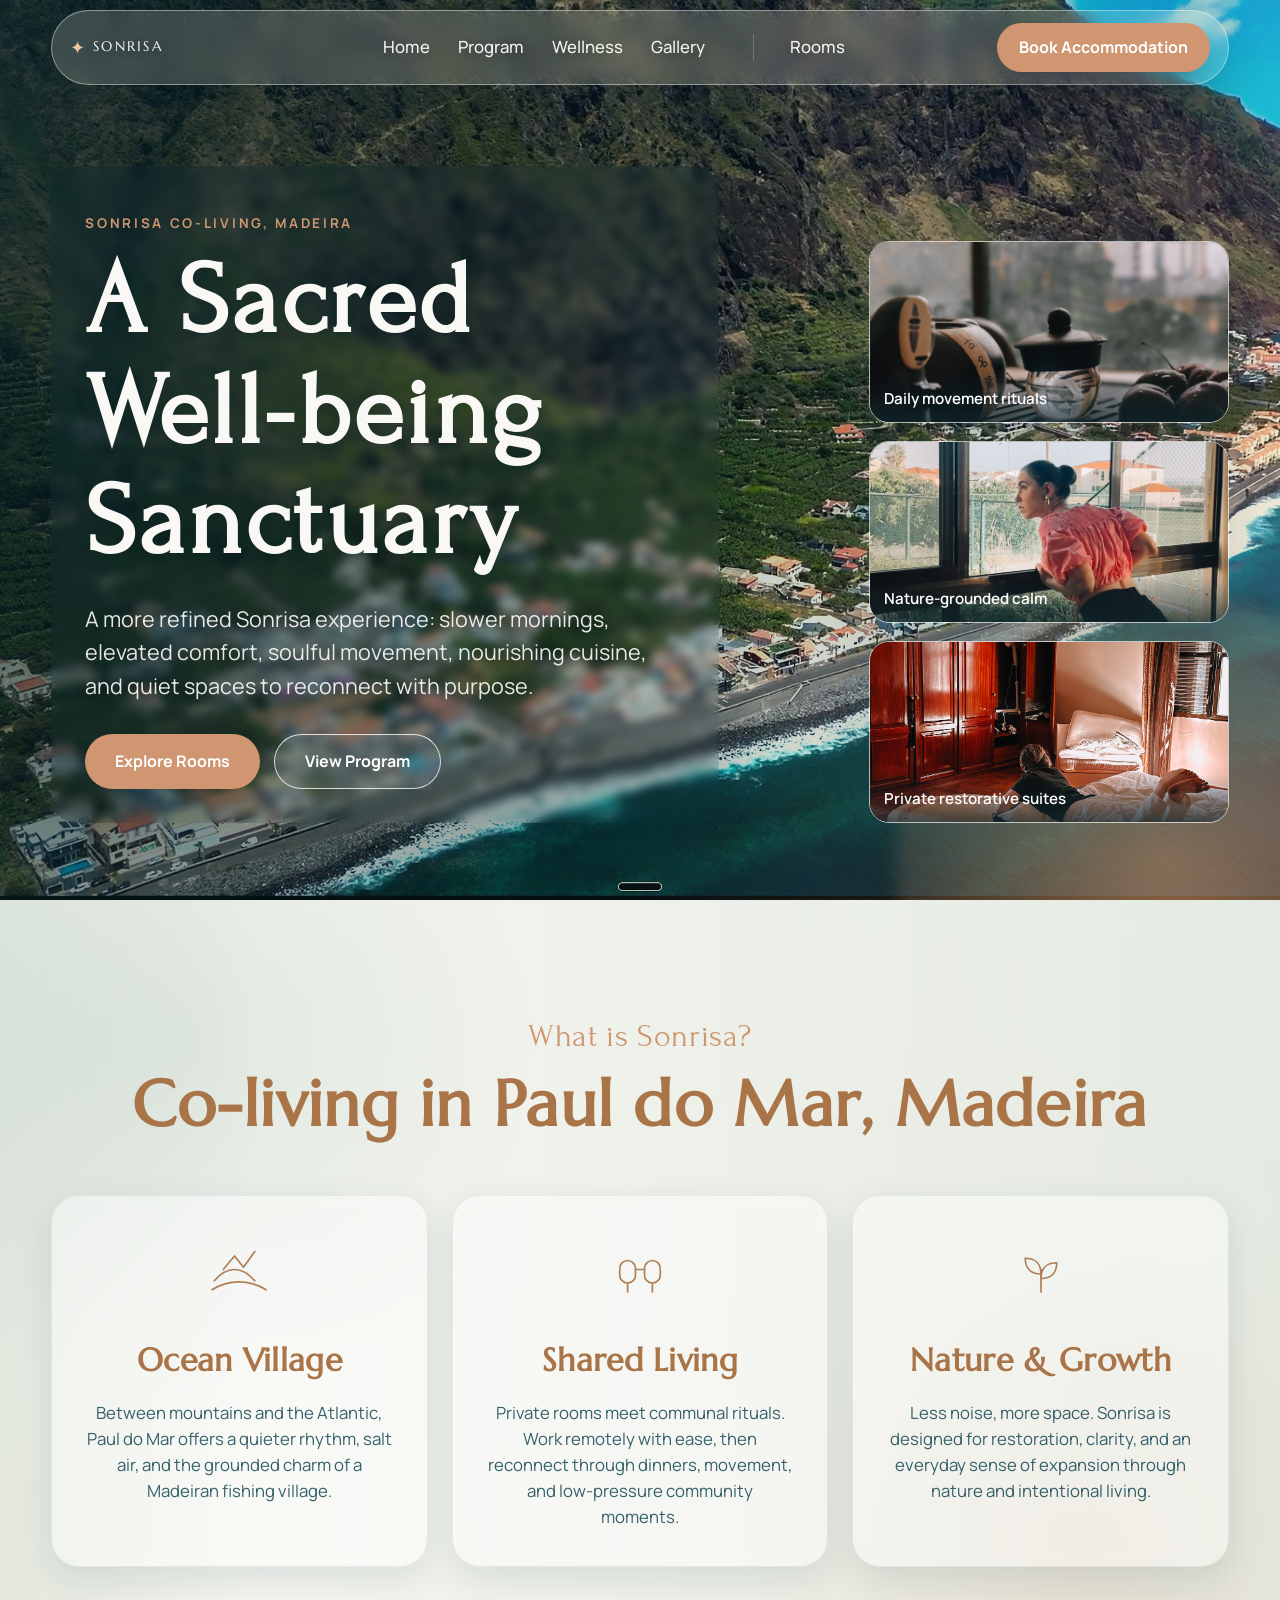
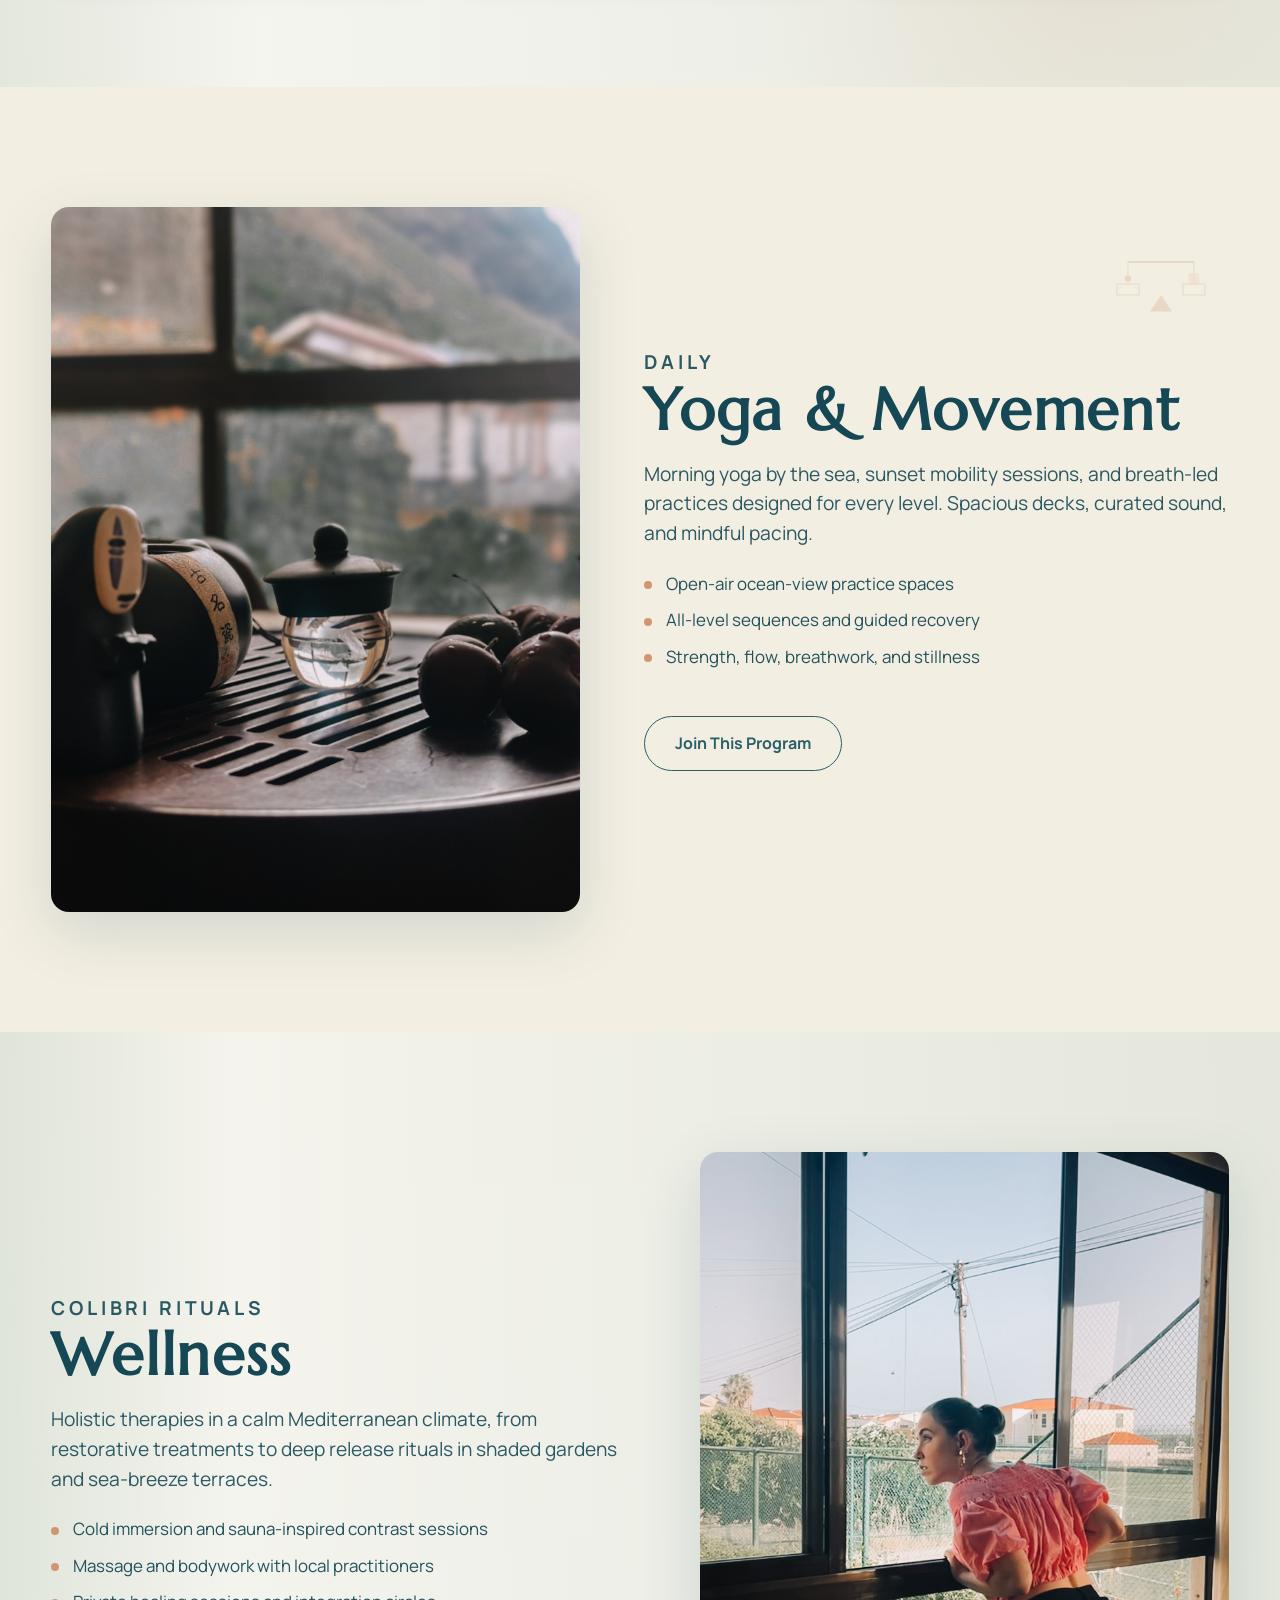
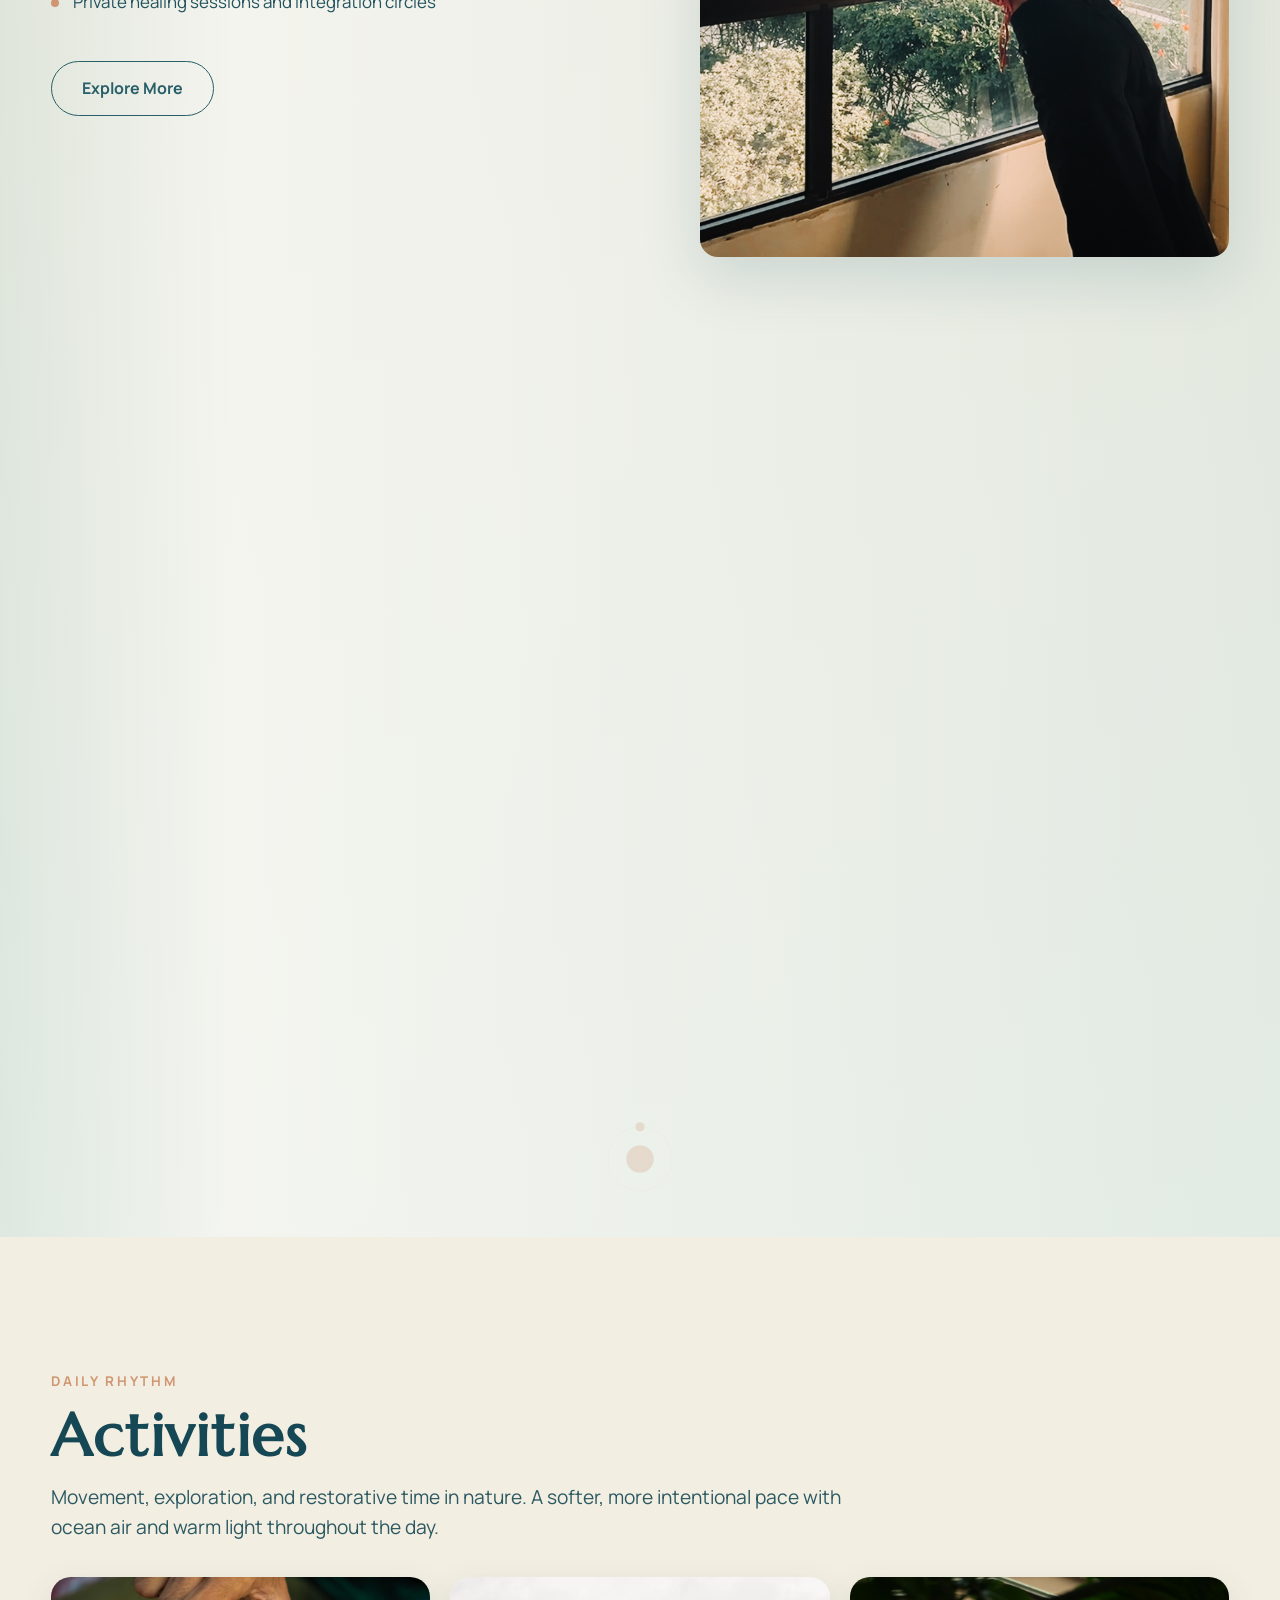
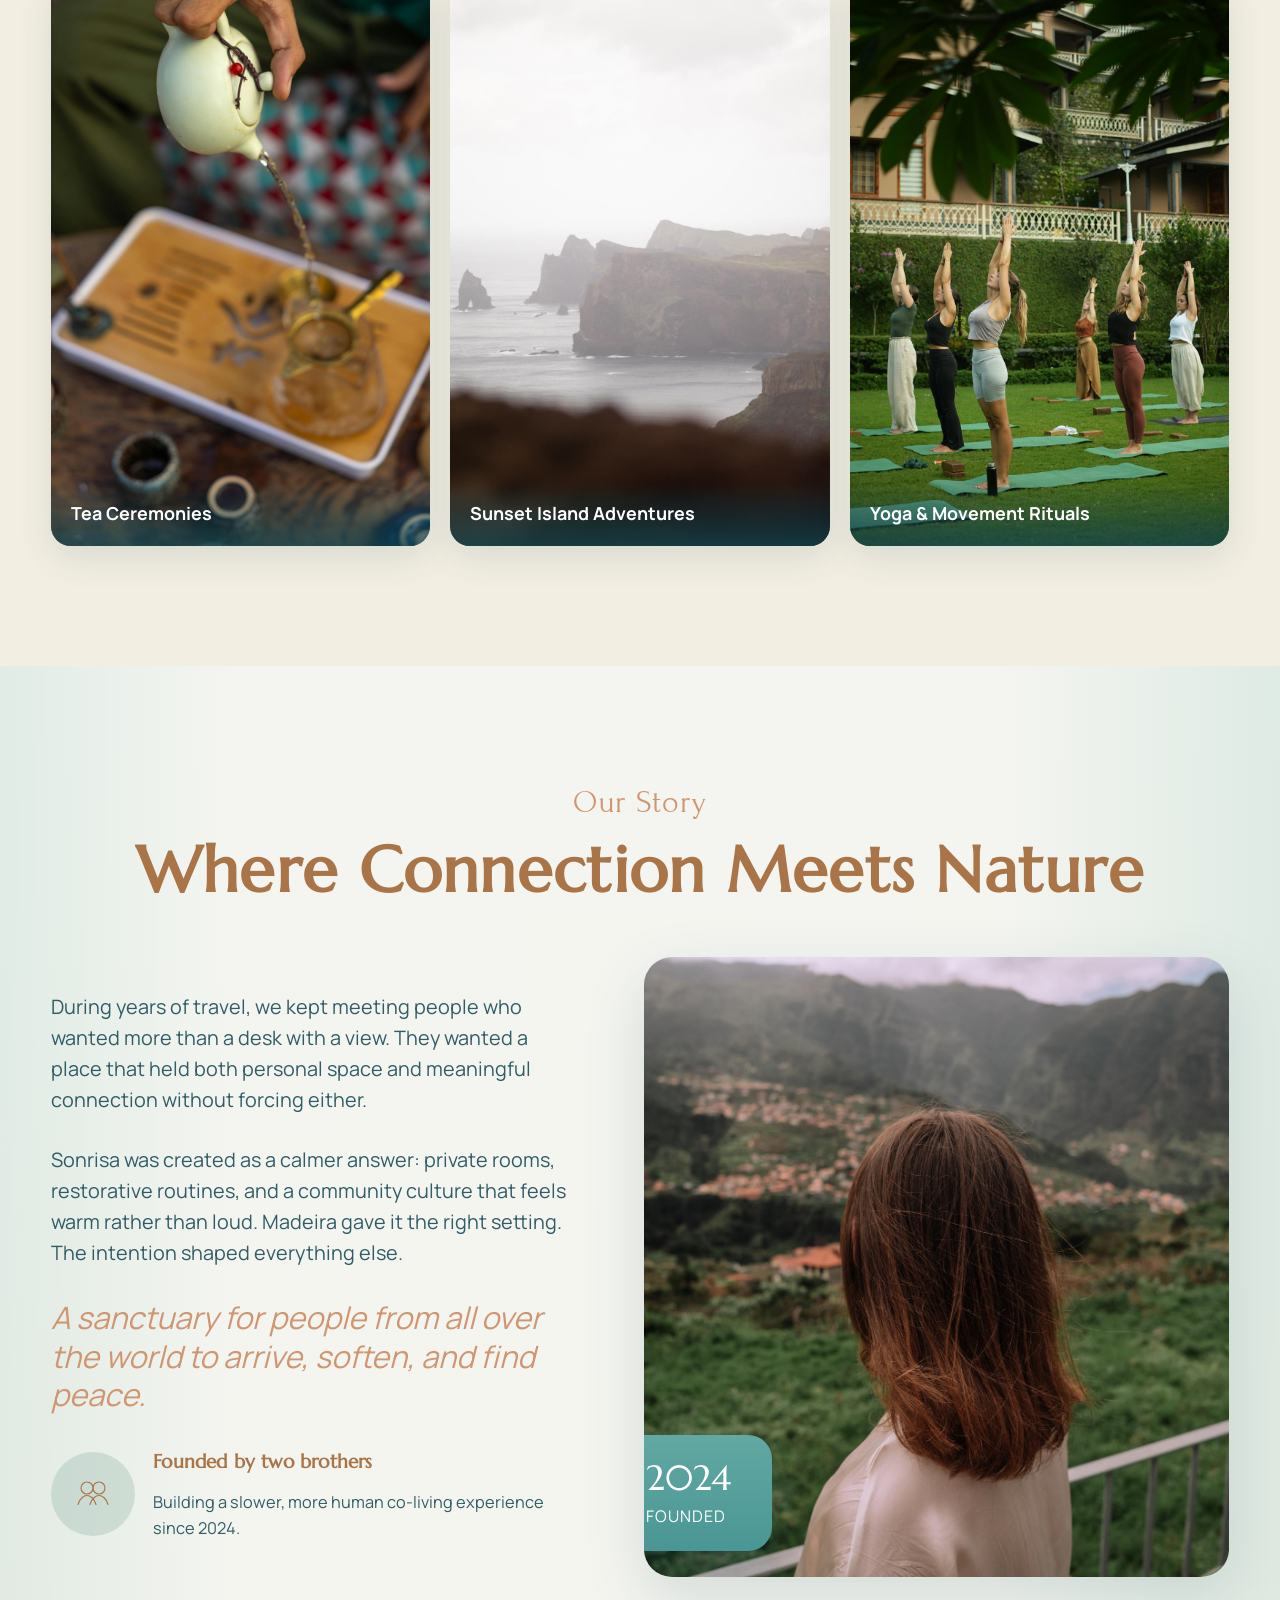
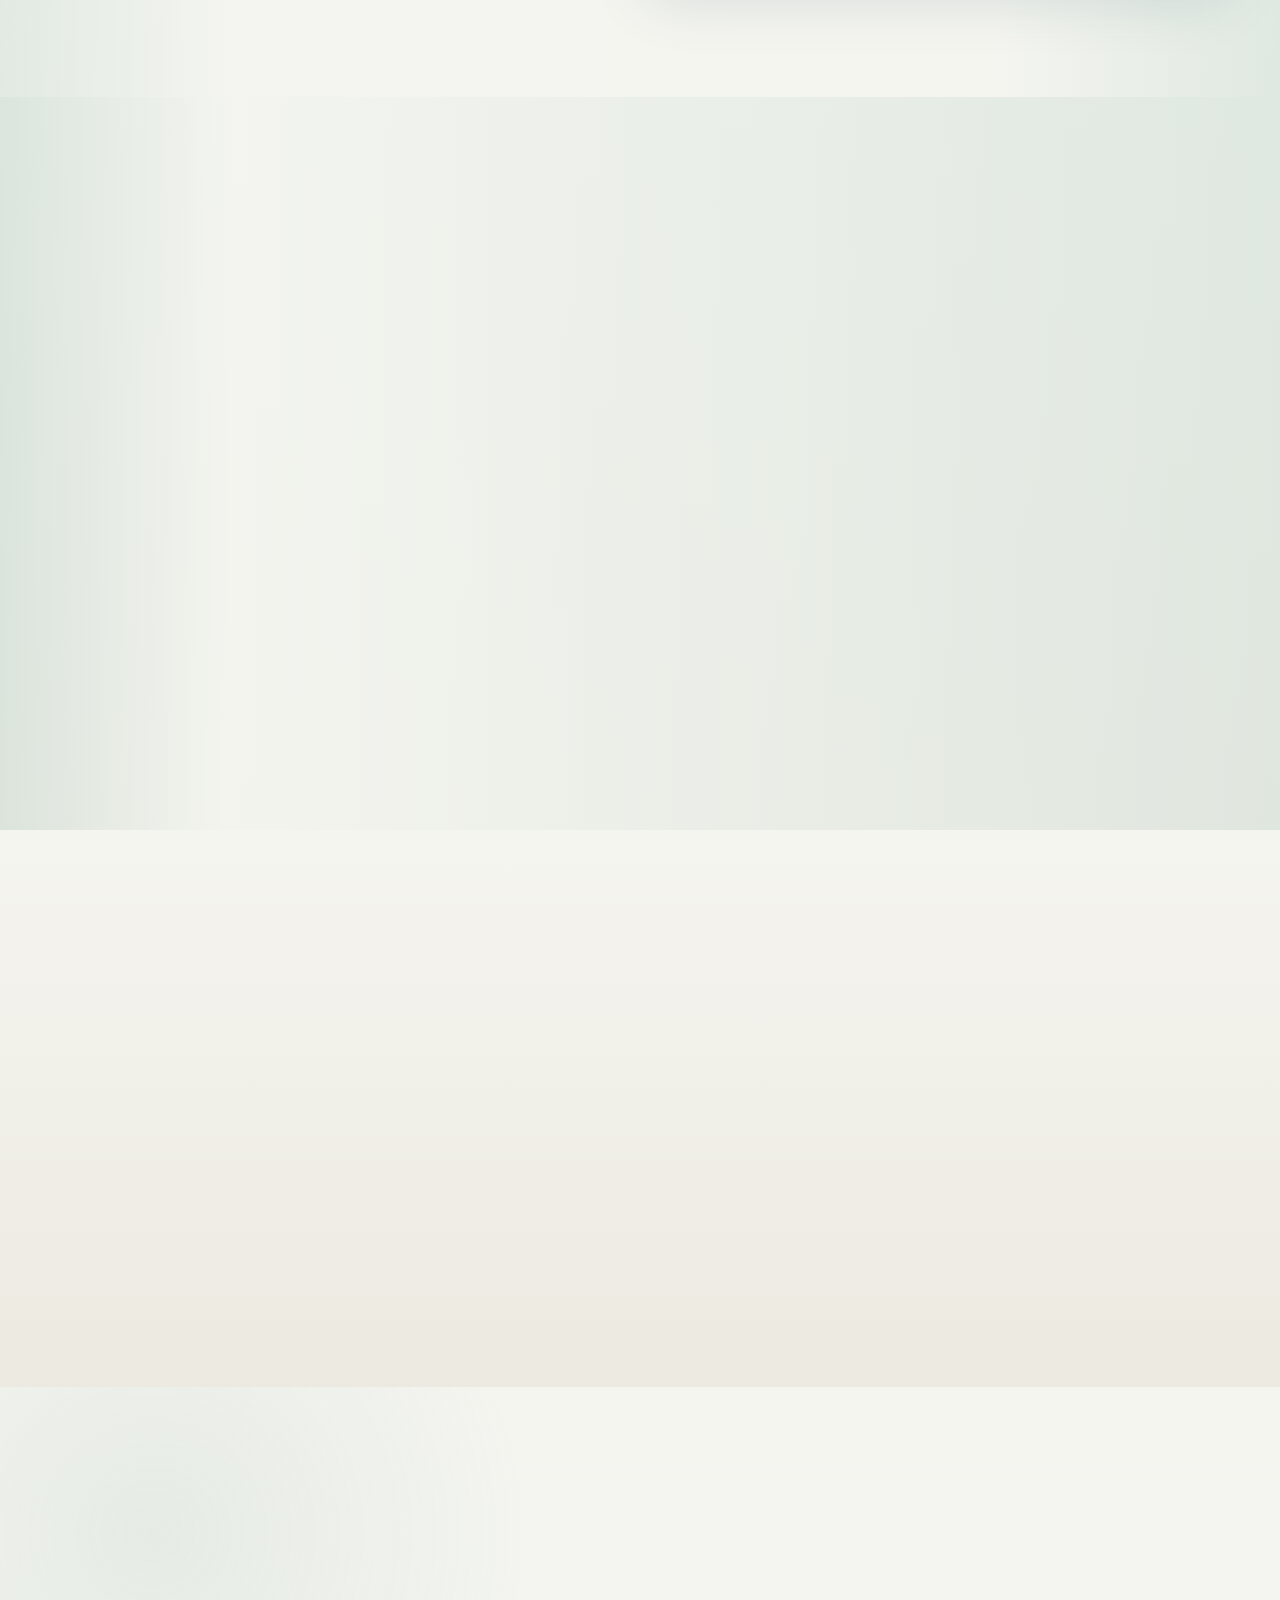
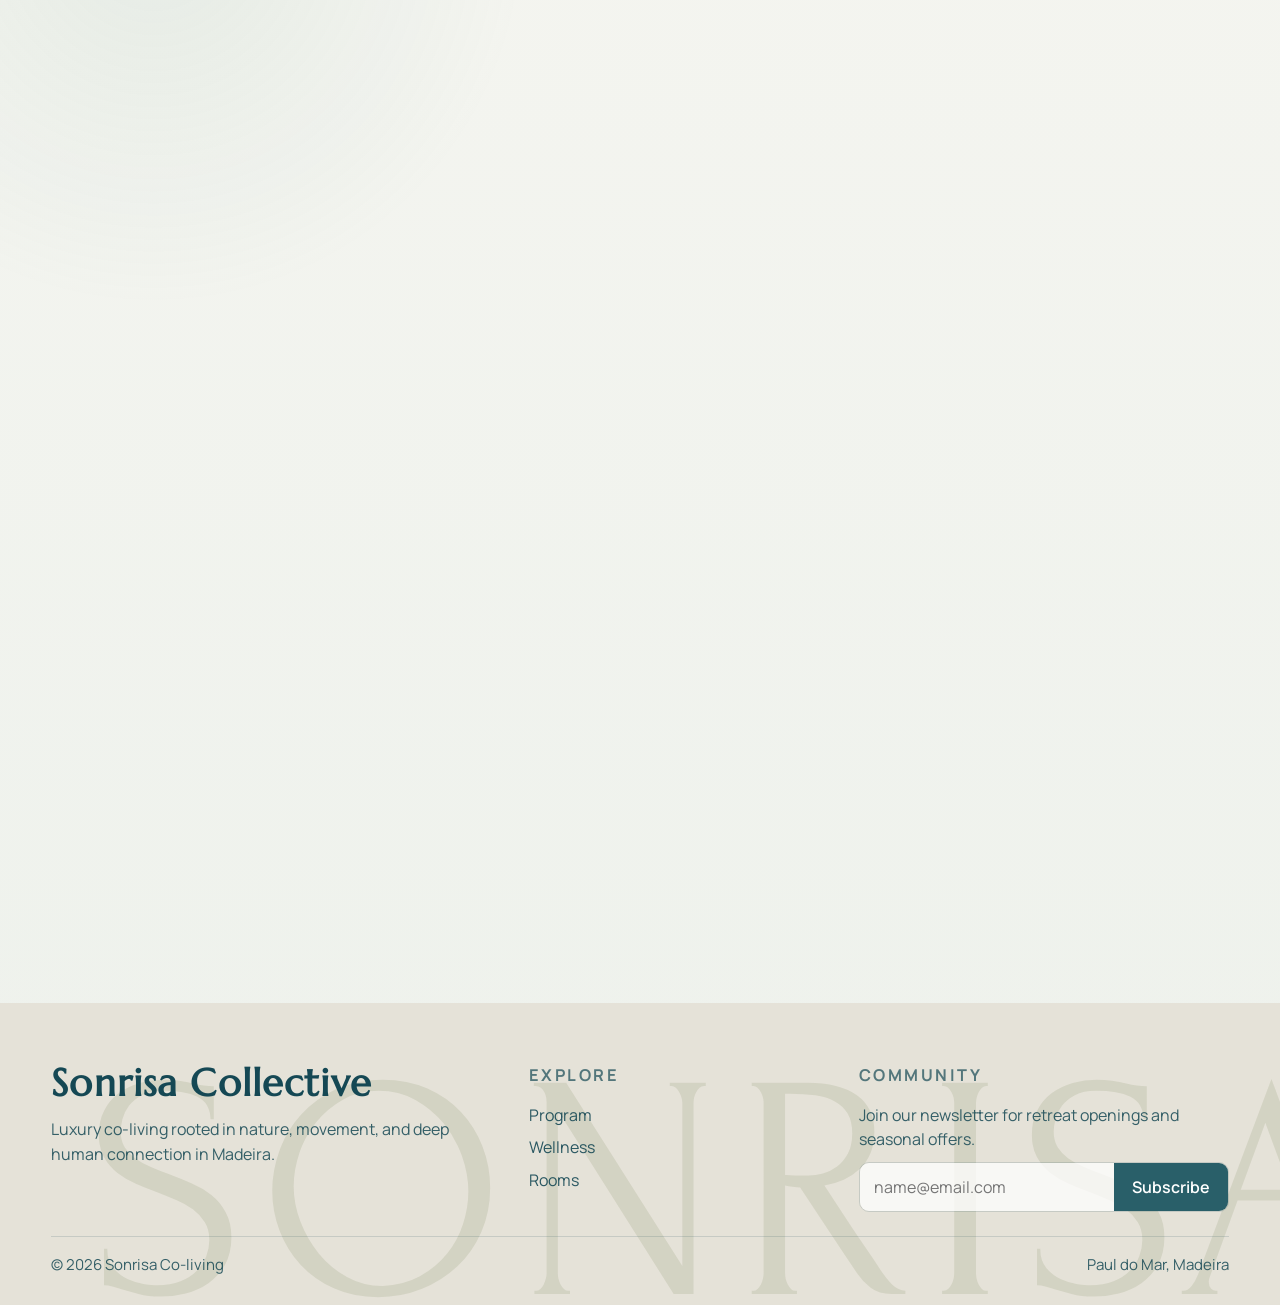
==== index-luxury.html @ 58ea816f "Add luxury landing and rooms pages" ====
<!DOCTYPE html>
<html lang="en">
<head>
    <meta charset="UTF-8">
    <meta name="viewport" content="width=device-width, initial-scale=1.0">
    <title>Sonrisa Luxury Well-being Experience</title>
    <meta name="description" content="Luxury well-being edition of Sonrisa co-living in Madeira.">
    <link rel="preconnect" href="https://fonts.googleapis.com">
    <link rel="preconnect" href="https://fonts.gstatic.com" crossorigin>
    <link href="https://fonts.googleapis.com/css2?family=Forum&family=Manrope:wght@300;400;500;600;700&family=Marcellus&display=swap" rel="stylesheet">
    <link rel="stylesheet" href="css/luxury.css?v=20260304c">
</head>
<body class="luxe-site">
    <header class="luxe-nav" id="lux-nav">
        <div class="lux-shell nav-inner">
            <a href="#home" class="brand-mark" aria-label="Sonrisa home">
                <span class="brand-icon">✦</span>
                <span class="brand-text">SONRISA</span>
            </a>

            <button class="menu-toggle" id="lux-menu-toggle" aria-label="Toggle menu" aria-expanded="false">
                <span></span>
                <span></span>
            </button>

            <nav class="pill-menu" id="lux-mobile-menu">
                <a href="#home">Home</a>
                <a href="#program">Program</a>
                <a href="#wellness">Wellness</a>
                <a href="#gallery">Gallery</a>
                <a href="rooms-luxury.html" class="menu-room-link">Rooms</a>
            </nav>

            <a href="#booking" class="cta-pill">Book Accommodation</a>
        </div>
    </header>

    <main>
        <section class="luxe-hero" id="home">
            <img src="images/paul-do-mar-drone-luxury.jpg" alt="Madeira coast and Sonrisa area" class="hero-bg" loading="eager">
            <div class="hero-wash"></div>
            <div class="hero-glow"></div>

            <div class="lux-shell hero-grid">
                <div class="hero-copy reveal">
                    <p class="eyebrow">SONRISA CO-LIVING, MADEIRA</p>
                    <h1>A Sacred Well-being Sanctuary</h1>
                    <p class="hero-lead">
                        A more refined Sonrisa experience: slower mornings, elevated comfort, soulful movement,
                        nourishing cuisine, and quiet spaces to reconnect with purpose.
                    </p>
                    <div class="hero-actions">
                        <a href="rooms-luxury.html" class="btn-solid">Explore Rooms</a>
                        <a href="#program" class="btn-outline-light">View Program</a>
                    </div>
                </div>

                <aside class="hero-thumbs reveal">
                    <figure>
                        <img src="images/sonrisa-coworking.JPG" alt="Wellness community gathering" loading="lazy">
                        <figcaption>Daily movement rituals</figcaption>
                    </figure>
                    <figure>
                        <img src="images/sonrisa-garden-outdoor.JPG" alt="Natural outdoor sanctuary" loading="lazy">
                        <figcaption>Nature-grounded calm</figcaption>
                    </figure>
                    <figure>
                        <img src="images/sonrisa-private-room.JPG" alt="Luxury private room" loading="lazy">
                        <figcaption>Private restorative suites</figcaption>
                    </figure>
                </aside>
            </div>
        </section>

        <section class="luxe-section intro-section section-paper" id="intro">
            <div class="lux-shell reveal">
                <div class="intro-heading">
                    <p class="section-script">What is Sonrisa?</p>
                    <h2 class="intro-title">Co-living in Paul do Mar, Madeira</h2>
                </div>

                <div class="intro-card-grid">
                    <article class="intro-card">
                        <div class="intro-card-icon" aria-hidden="true">
                            <svg viewBox="0 0 64 64" class="line-icon">
                                <path d="M10 38c6-7 12-10 18-10s12 3 18 10" />
                                <path d="M8 46c8-5 16-7 24-7s16 2 24 7" />
                                <path d="M18 28l10-12 8 10 10-14" />
                            </svg>
                        </div>
                        <h3>Ocean Village</h3>
                        <p>
                            Between mountains and the Atlantic, Paul do Mar offers a quieter rhythm,
                            salt air, and the grounded charm of a Madeiran fishing village.
                        </p>
                    </article>

                    <article class="intro-card">
                        <div class="intro-card-icon" aria-hidden="true">
                            <svg viewBox="0 0 64 64" class="line-icon">
                                <rect x="14" y="20" width="14" height="20" rx="7" />
                                <rect x="36" y="20" width="14" height="20" rx="7" />
                                <path d="M21 40v8M43 40v8M28 28h8" />
                            </svg>
                        </div>
                        <h3>Shared Living</h3>
                        <p>
                            Private rooms meet communal rituals. Work remotely with ease, then reconnect
                            through dinners, movement, and low-pressure community moments.
                        </p>
                    </article>

                    <article class="intro-card">
                        <div class="intro-card-icon" aria-hidden="true">
                            <svg viewBox="0 0 64 64" class="line-icon">
                                <path d="M32 48V28" />
                                <path d="M32 32c-9 0-14-5-14-14 9 0 14 5 14 14Z" />
                                <path d="M32 36c9 0 14-5 14-14-9 0-14 5-14 14Z" />
                            </svg>
                        </div>
                        <h3>Nature & Growth</h3>
                        <p>
                            Less noise, more space. Sonrisa is designed for restoration, clarity, and
                            an everyday sense of expansion through nature and intentional living.
                        </p>
                    </article>
                </div>
            </div>
        </section>

        <section class="luxe-section section-paper" id="program">
            <div class="section-ornament yoga-ornament" aria-hidden="true">
                <svg viewBox="0 0 100 100" class="ornament-svg ornament-balance">
                    <path d="M50 80 L40 95 L60 95 Z" fill="currentColor"></path>
                    <line class="balance-beam" x1="20" y1="50" x2="80" y2="50" stroke="currentColor" stroke-width="2"></line>
                    <g class="balance-left">
                        <line x1="20" y1="50" x2="20" y2="70" stroke="currentColor" stroke-width="1"></line>
                        <rect x="10" y="70" width="20" height="10" stroke="currentColor" stroke-width="1" fill="none"></rect>
                        <circle cx="20" cy="65" r="3" fill="currentColor"></circle>
                    </g>
                    <g class="balance-right">
                        <line x1="80" y1="50" x2="80" y2="70" stroke="currentColor" stroke-width="1"></line>
                        <rect x="70" y="70" width="20" height="10" stroke="currentColor" stroke-width="1" fill="none"></rect>
                        <rect x="75" y="60" width="10" height="10" fill="currentColor" opacity="0.5"></rect>
                    </g>
                </svg>
            </div>
            <div class="lux-shell split-layout reveal">
                <div class="split-media">
                    <img src="images/sonrisa-coworking.JPG" alt="Yoga and movement at Sonrisa" loading="lazy">
                </div>
                <div class="split-copy">
                    <p class="section-tag">Daily</p>
                    <h2>Yoga & Movement</h2>
                    <p>
                        Morning yoga by the sea, sunset mobility sessions, and breath-led practices designed
                        for every level. Spacious decks, curated sound, and mindful pacing.
                    </p>
                    <ul class="dot-list">
                        <li>Open-air ocean-view practice spaces</li>
                        <li>All-level sequences and guided recovery</li>
                        <li>Strength, flow, breathwork, and stillness</li>
                    </ul>
                    <a href="#booking" class="btn-outline section-cta">Join This Program</a>
                </div>
            </div>
        </section>

        <section class="luxe-section" id="wellness">
            <div class="lux-shell split-layout split-reverse reveal">
                <div class="split-media">
                    <img src="images/sonrisa-garden-outdoor.JPG" alt="Therapeutic wellness in nature" loading="lazy">
                </div>
                <div class="split-copy">
                    <p class="section-tag">Colibri Rituals</p>
                    <h2>Wellness</h2>
                    <p>
                        Holistic therapies in a calm Mediterranean climate, from restorative treatments
                        to deep release rituals in shaded gardens and sea-breeze terraces.
                    </p>
                    <ul class="dot-list">
                        <li>Cold immersion and sauna-inspired contrast sessions</li>
                        <li>Massage and bodywork with local practitioners</li>
                        <li>Private healing sessions and integration circles</li>
                    </ul>
                    <a href="#booking" class="btn-outline section-cta">Explore More</a>
                </div>
            </div>
        </section>

        <section class="luxe-section" id="accommodation">
            <div class="lux-shell split-layout accommodation-split reveal">
                <div class="split-copy">
                    <p class="section-tag">Stay</p>
                    <h2>Accommodation</h2>
                    <p>
                        Spacious private rooms and curated communal zones in an intimate eco-luxury setting,
                        designed for both deep rest and focused remote work.
                    </p>
                    <ul class="dot-list">
                        <li>Private rooms with warm natural light and grounding textures</li>
                        <li>Quiet corners for reading, journaling, and restoration</li>
                        <li>Elegant simplicity with practical comfort for longer stays</li>
                    </ul>
                    <a href="rooms-luxury.html" class="btn-solid section-cta">View Rooms & Rates</a>
                </div>
                <div class="split-media">
                    <img src="images/sonrisa-private-room-luxury.jpg" alt="Luxury private room at Sonrisa" loading="lazy">
                </div>
            </div>
            <div class="section-ornament stay-ornament" aria-hidden="true">
                <svg viewBox="0 0 100 100" class="ornament-svg ornament-orbit">
                    <circle cx="50" cy="50" r="15" fill="currentColor"></circle>
                    <circle cx="50" cy="50" r="35" stroke="currentColor" stroke-width="1" fill="none" opacity="0.2"></circle>
                    <circle class="orbit-dot" cx="50" cy="15" r="5" fill="currentColor"></circle>
                </svg>
            </div>
        </section>

        <section class="luxe-section section-paper" id="activity">
            <div class="lux-shell reveal">
                <p class="section-tag">Daily Rhythm</p>
                <h2 class="section-title">Activities</h2>
                <p class="section-subtitle">
                    Movement, exploration, and restorative time in nature. A softer, more intentional pace with ocean air and warm light throughout the day.
                </p>

                <div class="activity-grid">
                    <article class="activity-card">
                        <img src="images/activity-tea-ceremony.jpg" alt="Chinese tea ceremony with teapot" loading="lazy">
                        <div class="card-overlay">Tea Ceremonies</div>
                    </article>
                    <article class="activity-card">
                        <img src="images/madeira-trekking.jpg" alt="Outdoor adventure in Madeira" loading="lazy">
                        <div class="card-overlay">Sunset Island Adventures</div>
                    </article>
                    <article class="activity-card">
                        <img src="images/activity-yoga-stock.jpg" alt="Yoga and movement practice" loading="lazy">
                        <div class="card-overlay">Yoga & Movement Rituals</div>
                    </article>
                </div>
            </div>
        </section>

        <section class="luxe-section story-section" id="story">
            <div class="lux-shell reveal">
                <div class="story-heading">
                    <p class="section-script">Our Story</p>
                    <h2 class="story-title">Where Connection Meets Nature</h2>
                </div>

                <div class="story-grid">
                    <div class="story-copy">
                        <p>
                            During years of travel, we kept meeting people who wanted more than a desk
                            with a view. They wanted a place that held both personal space and meaningful
                            connection without forcing either.
                        </p>
                        <p>
                            Sonrisa was created as a calmer answer: private rooms, restorative routines,
                            and a community culture that feels warm rather than loud. Madeira gave it the
                            right setting. The intention shaped everything else.
                        </p>
                        <blockquote class="story-quote">
                            A sanctuary for people from all over the world to arrive, soften, and find peace.
                        </blockquote>

                        <div class="story-founder">
                            <div class="story-founder-icon" aria-hidden="true">
                                <svg viewBox="0 0 64 64" class="line-icon">
                                    <circle cx="24" cy="24" r="8" />
                                    <circle cx="40" cy="24" r="8" />
                                    <path d="M12 46c2-8 8-12 12-12s10 4 12 12" />
                                    <path d="M28 46c2-8 8-12 12-12s10 4 12 12" />
                                </svg>
                            </div>
                            <div>
                                <h3>Founded by two brothers</h3>
                                <p>Building a slower, more human co-living experience since 2024.</p>
                            </div>
                        </div>
                    </div>

                    <div class="story-media">
                        <img src="images/brothers-founders.jpg" alt="Sonrisa founders in Madeira" loading="lazy">
                        <div class="story-year-badge">
                            <span>2024</span>
                            <small>Founded</small>
                        </div>
                    </div>
                </div>
            </div>
        </section>

        <section class="luxe-section section-gallery" id="gallery">
            <div class="lux-shell reveal">
                <p class="section-tag">Visual Journey</p>
                <h2 class="section-title">Gallery</h2>

                <div class="gallery-ribbon">
                    <img src="images/DSC09106.jpg" alt="Community moment" loading="lazy">
                    <img src="images/madeira-mountains-clouds.jpg" alt="Nature and mountains" loading="lazy">
                    <img src="images/sonrisa-coworking-luxury.jpg" alt="Movement ritual" loading="lazy">
                    <img src="images/sonrisa-garden-outdoor.JPG" alt="Garden area" loading="lazy">
                    <img src="images/brothers-founders.jpg" alt="Founder story" loading="lazy">
                </div>
            </div>
        </section>

        <section class="luxe-section testimonials-section section-paper" id="testimonials">
            <div class="lux-shell reveal">
                <div class="testimonials-heading">
                    <h2 class="testimonials-title">What Our Guests Say</h2>
                </div>

                <div class="testimonials-grid">
                    <article class="testimonial-card">
                        <div class="testimonial-stars" aria-label="5 stars">★★★★★</div>
                        <blockquote>
                            Sonrisa felt like home from day one. The community is warm, the space is beautiful,
                            and Madeira is magical. I came for a month and didn't want to leave.
                        </blockquote>
                        <p class="testimonial-author">Sarah, Germany</p>
                    </article>

                    <article class="testimonial-card">
                        <div class="testimonial-stars" aria-label="5 stars">★★★★★</div>
                        <blockquote>
                            Perfect for remote work and adventure. Fast wifi, great co-working space, and the
                            weekly hikes were unforgettable. I made lifelong friends here.
                        </blockquote>
                        <p class="testimonial-author">Marco, Italy</p>
                    </article>
                </div>
            </div>
        </section>

        <section class="luxe-section booking-return section-paper" id="booking">
            <div class="lux-shell booking-return-head reveal">
                <p class="section-script">Ready to Join Us?</p>
                <h2 class="booking-return-title">Book Your Stay</h2>
                <p class="booking-return-copy">
                    Whether you're staying for a week or a season, we'd love to welcome you to our
                    community with the right room and the right dates.
                </p>
            </div>

            <div class="lux-shell reveal">
                <div class="booking-return-card">
                    <div class="booking-top-row">
                        <div class="booking-picker-block">
                            <div class="booking-label">
                                Select Your Dates
                                <span>(Minimum stay: 2 weeks)</span>
                            </div>

                            <div class="booking-picker-static">
                                <span>Mar 18 → Apr 1, 2026 (14 nights)</span>
                                <svg viewBox="0 0 24 24" aria-hidden="true">
                                    <rect x="3" y="5" width="18" height="16" rx="3"></rect>
                                    <path d="M3 10h18M8 3v4M16 3v4"></path>
                                </svg>
                            </div>

                            <p class="booking-helper">A calm first stay window with enough time to settle into the island rhythm.</p>
                        </div>

                        <div class="booking-highlight">
                            <p class="booking-highlight-tag">Recommended</p>
                            <h3>2 weeks to 1 month</h3>
                            <p>
                                The sweet spot for deep rest, focused work, and enough time to connect with
                                the community without rushing the experience.
                            </p>
                        </div>
                    </div>

                    <div class="booking-return-grid">
                        <div class="booking-calendar-card" aria-hidden="true">
                            <div class="booking-calendar-header">
                                <span class="booking-calendar-arrow">‹</span>
                                <div>March 2026</div>
                                <span class="booking-calendar-arrow">›</span>
                            </div>
                            <div class="booking-calendar-weekdays">
                                <div>Sun</div>
                                <div>Mon</div>
                                <div>Tue</div>
                                <div>Wed</div>
                                <div>Thu</div>
                                <div>Fri</div>
                                <div>Sat</div>
                            </div>
                            <div class="booking-calendar-days">
                                <span class="is-muted">1</span>
                                <span class="is-muted">2</span>
                                <span class="is-muted">3</span>
                                <span>4</span>
                                <span class="is-selected">5</span>
                                <span class="is-range">6</span>
                                <span class="is-range">7</span>
                                <span class="is-range">8</span>
                                <span class="is-range">9</span>
                                <span class="is-range">10</span>
                                <span class="is-range">11</span>
                                <span class="is-range">12</span>
                                <span class="is-range">13</span>
                                <span class="is-range">14</span>
                                <span class="is-range">15</span>
                                <span class="is-range">16</span>
                                <span class="is-range">17</span>
                                <span class="is-range">18</span>
                                <span class="is-selected">19</span>
                                <span>20</span>
                                <span>21</span>
                                <span>22</span>
                                <span>23</span>
                                <span>24</span>
                                <span>25</span>
                                <span>26</span>
                                <span>27</span>
                                <span>28</span>
                                <span>29</span>
                                <span>30</span>
                                <span>31</span>
                            </div>
                            <p class="booking-note">Minimum stay: 2 weeks</p>
                        </div>

                        <div class="booking-results-block">
                            <div class="booking-results-head">
                                <h3>Stay Options</h3>
                                <a href="rooms-luxury.html" class="booking-inline-link">See all rooms</a>
                            </div>
                            <div class="booking-results-list">
                                <article class="booking-room-card">
                                    <div>
                                        <h4>Private Sanctuary Suite</h4>
                                        <p>Ensuite bathroom, work desk, warm natural light, 22 m².</p>
                                    </div>
                                    <div class="booking-room-meta">
                                        <strong>From €750</strong>
                                        <span>2+ weeks</span>
                                    </div>
                                </article>
                                <article class="booking-room-card">
                                    <div>
                                        <h4>Eucalyptus Room</h4>
                                        <p>Quiet retreat feel, soft neutral palette, longer-stay comfort.</p>
                                    </div>
                                    <div class="booking-room-meta">
                                        <strong>From €680</strong>
                                        <span>2+ weeks</span>
                                    </div>
                                </article>
                                <article class="booking-room-card">
                                    <div>
                                        <h4>Garden Light Room</h4>
                                        <p>Simple luxury with practical storage and calm morning light.</p>
                                    </div>
                                    <div class="booking-room-meta">
                                        <strong>From €620</strong>
                                        <span>2+ weeks</span>
                                    </div>
                                </article>
                            </div>
                        </div>
                    </div>

                    <div class="booking-contact-row">
                        <p>
                            Questions? Email us at
                            <a href="mailto:hello@sonrisa.com">hello@sonrisa.com</a>
                        </p>
                        <div class="booking-action-row">
                            <a href="rooms-luxury.html" class="btn-solid">Book Accommodation</a>
                            <a href="mailto:hello@sonrisa.com" class="btn-outline">Talk To Concierge</a>
                        </div>
                    </div>
                </div>
            </div>
        </section>
    </main>

    <footer class="luxe-footer">
        <div class="lux-shell footer-grid">
            <div>
                <h3>Sonrisa Collective</h3>
                <p>Luxury co-living rooted in nature, movement, and deep human connection in Madeira.</p>
            </div>
            <div>
                <h4>Explore</h4>
                <a href="#program">Program</a>
                <a href="#wellness">Wellness</a>
                <a href="rooms-luxury.html">Rooms</a>
            </div>
            <div>
                <h4>Community</h4>
                <p>Join our newsletter for retreat openings and seasonal offers.</p>
                <form class="footer-form" action="#" method="post">
                    <input type="email" placeholder="name@email.com" aria-label="Email">
                    <button type="submit">Subscribe</button>
                </form>
            </div>
        </div>
        <div class="lux-shell footer-bottom">
            <p>© 2026 Sonrisa Co-living</p>
            <p>Paul do Mar, Madeira</p>
        </div>
    </footer>

    <script src="js/luxury.js?v=20260304c"></script>
</body>
</html>
---- css/luxury.css ----
:root {
    --luxe-bg: #ece9e0;
    --luxe-paper: #f3eee2;
    --luxe-ink: #154854;
    --luxe-ink-soft: #295f69;
    --luxe-accent: #cf9671;
    --luxe-accent-deep: #a97548;
    --luxe-olive: #8d9471;
    --luxe-line: rgba(21, 72, 84, 0.2);
    --luxe-white: #ffffff;
    --luxe-shadow: 0 20px 60px rgba(21, 72, 84, 0.15);
    --luxe-shadow-soft: 0 12px 34px rgba(21, 72, 84, 0.12);
}

* {
    box-sizing: border-box;
}

html {
    scroll-behavior: smooth;
}

body {
    margin: 0;
    background: linear-gradient(180deg, #edf4f1 0%, #f3eee2 24%, #eef6f2 56%, #f1ebe0 100%);
    color: var(--luxe-ink);
    font-family: 'Manrope', sans-serif;
    line-height: 1.55;
}

img {
    max-width: 100%;
    display: block;
}

a {
    color: inherit;
    text-decoration: none;
}

.hidden {
    display: none;
}

.lux-shell {
    width: min(1280px, 92vw);
    margin-inline: auto;
}

.luxe-nav {
    position: fixed;
    top: 0;
    left: 0;
    right: 0;
    z-index: 50;
    transition: transform 0.22s ease, background-color 0.22s ease, box-shadow 0.22s ease;
}

.luxe-nav.nav-scrolled .nav-inner {
    background: rgba(244, 240, 230, 0.62);
    box-shadow: var(--luxe-shadow-soft);
}

.luxe-nav.nav-over-dark .nav-inner {
    background: rgba(244, 240, 230, 0.18);
    border-color: rgba(255, 255, 255, 0.42);
    box-shadow: 0 18px 42px rgba(6, 24, 28, 0.16);
}

.nav-inner {
    margin-top: 10px;
    padding: 12px 18px;
    border-radius: 999px;
    background: rgba(244, 240, 230, 0.42);
    border: 1px solid rgba(255, 255, 255, 0.4);
    backdrop-filter: blur(10px);
    display: flex;
    align-items: center;
    gap: 18px;
    transition: background 0.18s ease, border-color 0.18s ease, box-shadow 0.18s ease;
}

.nav-inner:hover {
    background: rgba(244, 240, 230, 0.78);
    border-color: rgba(255, 255, 255, 0.58);
    box-shadow: 0 20px 44px rgba(21, 72, 84, 0.16);
}

.luxe-nav.nav-over-dark .nav-inner:hover {
    background: rgba(244, 240, 230, 0.32);
    border-color: rgba(255, 255, 255, 0.56);
    box-shadow: 0 20px 48px rgba(6, 24, 28, 0.22);
}

.brand-mark {
    display: inline-flex;
    align-items: center;
    gap: 8px;
    min-width: 160px;
}

.brand-icon {
    color: var(--luxe-accent);
    font-size: 1.15rem;
    transition: color 0.16s ease, opacity 0.16s ease;
}

.brand-text {
    font-family: 'Marcellus', serif;
    letter-spacing: 0.16em;
    font-size: 0.88rem;
    transition: color 0.16s ease, opacity 0.16s ease;
}

.pill-menu {
    display: inline-flex;
    align-items: center;
    justify-content: center;
    gap: 28px;
    padding: 0 8px;
    border-radius: 0;
    margin-left: auto;
    margin-right: auto;
    background: transparent;
    border: 0;
    box-shadow: none;
}

.pill-menu a {
    font-size: 1.05rem;
    font-weight: 500;
    color: var(--luxe-ink);
    opacity: 0.92;
    transition: color 0.16s ease, opacity 0.16s ease;
}

.menu-room-link {
    margin-left: 20px;
    padding-left: 36px;
    border-left: 1px solid rgba(21, 72, 84, 0.18);
    transition: border-color 0.16s ease;
}

.pill-menu a:hover {
    color: var(--luxe-accent-deep);
    opacity: 1;
}

.luxe-nav.nav-over-dark .brand-icon {
    color: #f0c6a0;
}

.luxe-nav.nav-over-dark .brand-text,
.luxe-nav.nav-over-dark .pill-menu a {
    color: rgba(252, 250, 245, 0.96);
    opacity: 1;
    text-shadow: 0 2px 10px rgba(6, 24, 28, 0.34);
}

.luxe-nav.nav-over-dark .pill-menu a:hover {
    color: #ffffff;
}

.luxe-nav.nav-over-dark .menu-room-link {
    border-left-color: rgba(255, 255, 255, 0.22);
}

.cta-pill {
    display: inline-flex;
    align-items: center;
    justify-content: center;
    min-width: 155px;
    padding: 12px 22px;
    border-radius: 999px;
    background: var(--luxe-accent);
    color: #fff;
    font-weight: 700;
    transition: transform 0.18s ease, background 0.18s ease;
}

.luxe-nav.nav-over-dark .cta-pill {
    box-shadow: 0 14px 28px rgba(6, 24, 28, 0.18);
}

.cta-pill:hover {
    transform: translateY(-2px);
    background: var(--luxe-accent-deep);
}

.menu-toggle {
    display: none;
    width: 44px;
    height: 44px;
    border: 1px solid var(--luxe-line);
    background: rgba(255, 255, 255, 0.6);
    border-radius: 50%;
    align-items: center;
    justify-content: center;
    flex-direction: column;
    gap: 5px;
    cursor: pointer;
}

.menu-toggle span {
    width: 18px;
    height: 2px;
    background: var(--luxe-ink);
    border-radius: 2px;
}

.luxe-nav.nav-over-dark .menu-toggle {
    border-color: rgba(255, 255, 255, 0.24);
    background: rgba(255, 255, 255, 0.12);
}

.luxe-nav.nav-over-dark .menu-toggle span {
    background: #fff;
}

.luxe-hero {
    position: relative;
    min-height: 100vh;
    overflow: hidden;
    padding-top: 98px;
}

.hero-bg {
    position: absolute;
    inset: 0;
    width: 100%;
    height: 100%;
    object-fit: cover;
    object-position: center center;
}

.hero-wash {
    position: absolute;
    inset: 0;
    background: linear-gradient(112deg, rgba(10, 38, 44, 0.76) 4%, rgba(10, 38, 44, 0.44) 34%, rgba(18, 58, 66, 0.24) 58%, rgba(238, 173, 116, 0.18) 100%);
}

.hero-glow {
    position: absolute;
    width: 42vw;
    height: 42vw;
    right: -12vw;
    bottom: -18vw;
    border-radius: 50%;
    background: radial-gradient(circle, rgba(238, 173, 116, 0.5), rgba(238, 173, 116, 0));
    filter: blur(8px);
}

.hero-grid {
    position: relative;
    z-index: 2;
    min-height: calc(100vh - 98px);
    display: grid;
    grid-template-columns: minmax(0, 1.2fr) minmax(300px, 0.8fr);
    align-items: end;
    gap: clamp(24px, 5vw, 80px);
    padding-bottom: clamp(36px, 6vw, 88px);
}

.hero-copy {
    color: #f9f8f4;
    max-width: 760px;
    padding: clamp(20px, 3vw, 34px);
    border-radius: 26px;
    background: linear-gradient(135deg, rgba(10, 38, 44, 0.42), rgba(10, 38, 44, 0.1));
    backdrop-filter: blur(5px);
    box-shadow: 0 24px 60px rgba(6, 24, 28, 0.18);
}

.eyebrow,
.section-tag {
    font-size: 0.84rem;
    letter-spacing: 0.2em;
    text-transform: uppercase;
    font-weight: 700;
    color: var(--luxe-accent);
    margin-bottom: 12px;
}

.hero-copy h1,
.split-copy h2,
.section-title,
.booking-grid h2,
.rooms-hero-content h1,
.luxe-footer h3 {
    font-family: 'Marcellus', serif;
    line-height: 1.08;
    margin: 0;
    letter-spacing: 0.03em;
}

.hero-copy h1 {
    font-family: 'Forum', serif;
    font-size: clamp(3rem, 8vw, 7.2rem);
    margin-bottom: 24px;
    text-shadow: 0 2px 18px rgba(6, 24, 28, 0.4);
}

.hero-lead {
    font-size: clamp(1.08rem, 1.8vw, 1.35rem);
    max-width: 680px;
    color: rgba(249, 248, 244, 0.92);
    margin: 0;
    text-shadow: 0 2px 12px rgba(6, 24, 28, 0.34);
}

.hero-actions,
.booking-actions,
.rooms-hero-actions,
.center-actions {
    display: flex;
    flex-wrap: wrap;
    gap: 14px;
    margin-top: 32px;
}

.btn-solid,
.btn-outline,
.btn-outline-light {
    display: inline-flex;
    align-items: center;
    justify-content: center;
    min-height: 54px;
    padding: 14px 30px;
    border-radius: 999px;
    font-weight: 700;
    transition: transform 0.18s ease, color 0.18s ease, background 0.18s ease, border-color 0.18s ease;
}

.btn-solid {
    background: var(--luxe-accent);
    color: #fff;
}

.btn-solid:hover {
    transform: translateY(-2px);
    background: var(--luxe-accent-deep);
}

.btn-outline {
    border: 1.5px solid var(--luxe-ink-soft);
    color: var(--luxe-ink-soft);
}

.btn-outline:hover {
    background: var(--luxe-ink-soft);
    color: #fff;
}

.btn-outline-light {
    border: 1.5px solid rgba(255, 255, 255, 0.78);
    color: #fff;
    background: rgba(255, 255, 255, 0.12);
    backdrop-filter: blur(4px);
}

.btn-outline-light:hover {
    background: rgba(255, 255, 255, 0.94);
    color: var(--luxe-ink);
}

.hero-thumbs {
    display: grid;
    gap: 18px;
    width: min(360px, 100%);
    margin-left: auto;
    align-self: end;
}

.hero-thumbs figure {
    margin: 0;
    position: relative;
    border-radius: 20px;
    overflow: hidden;
    border: 1px solid rgba(255, 255, 255, 0.65);
    box-shadow: var(--luxe-shadow);
}

.hero-thumbs img {
    width: 100%;
    height: 180px;
    object-fit: cover;
}

.hero-thumbs figcaption {
    position: absolute;
    left: 0;
    right: 0;
    bottom: 0;
    padding: 12px 14px;
    color: #fff;
    background: linear-gradient(180deg, rgba(18, 40, 45, 0) 0%, rgba(18, 40, 45, 0.75) 100%);
    font-size: 0.95rem;
    font-weight: 600;
}

.luxe-section {
    padding: clamp(64px, 10vw, 120px) 0;
    position: relative;
    background: linear-gradient(90deg, rgba(127, 169, 155, 0.16) 0%, rgba(245, 245, 240, 0.74) 18%, rgba(127, 169, 155, 0.12) 100%);
}

.section-paper {
    background: var(--luxe-paper);
}

.section-script {
    font-family: 'Forum', serif;
    font-size: clamp(1.7rem, 2.5vw, 2.8rem);
    line-height: 1;
    letter-spacing: 0.02em;
    color: var(--luxe-accent);
    margin: 0 0 18px;
}

.line-icon {
    width: 100%;
    height: 100%;
    fill: none;
    stroke: currentColor;
    stroke-width: 1.5;
    stroke-linecap: round;
    stroke-linejoin: round;
}

.section-ornament {
    position: absolute;
    pointer-events: none;
    color: var(--luxe-accent);
    opacity: 0.24;
    z-index: 0;
}

.ornament-svg {
    width: 100%;
    height: 100%;
    overflow: visible;
}

.yoga-ornament {
    right: 5vw;
    top: 120px;
    width: 110px;
    height: 110px;
}

.stay-ornament {
    left: 50%;
    bottom: 32px;
    width: 92px;
    height: 92px;
    transform: translateX(-50%);
}

.ornament-balance {
    animation: float-balance 5.2s ease-in-out infinite;
}

.balance-beam {
    transform-origin: 50% 50%;
    animation: sway-beam 4.4s ease-in-out infinite;
}

.balance-left,
.balance-right {
    transform-origin: 50% 50%;
}

.balance-left {
    animation: balance-left 4.4s ease-in-out infinite;
}

.balance-right {
    animation: balance-right 4.4s ease-in-out infinite;
}

.ornament-orbit {
    animation: pulse-orbit 5.4s ease-in-out infinite;
}

.orbit-dot {
    transform-origin: 50px 50px;
    animation: orbit-spin 4.8s linear infinite;
}

.split-layout {
    display: grid;
    grid-template-columns: minmax(0, 0.95fr) minmax(0, 1.05fr);
    gap: clamp(28px, 5vw, 86px);
    align-items: center;
}

.split-reverse {
    grid-template-columns: minmax(0, 1.05fr) minmax(0, 0.95fr);
}

.split-reverse .split-media {
    order: 2;
}

.split-reverse .split-copy {
    order: 1;
}

.split-media {
    border-radius: 18px;
    overflow: hidden;
    box-shadow: var(--luxe-shadow);
    min-height: 560px;
}

.split-media img {
    width: 100%;
    height: 100%;
    min-height: 560px;
    object-fit: cover;
}

.split-copy {
    max-width: 620px;
    position: relative;
    z-index: 1;
}

.accommodation-split {
    display: grid;
    grid-template-columns: minmax(0, 0.95fr) minmax(0, 1.05fr);
    gap: clamp(28px, 5vw, 86px);
    align-items: center;
}

.accommodation-split .split-copy {
    order: 1;
}

.accommodation-split .split-media {
    order: 2;
    min-height: 560px;
    max-height: 620px;
    padding: 18px;
    display: flex;
    align-items: center;
    justify-content: center;
    background: linear-gradient(180deg, rgba(236, 229, 215, 0.94) 0%, rgba(246, 241, 232, 0.9) 100%);
}

.accommodation-split .split-media img {
    width: 100%;
    height: 100%;
    object-fit: contain;
    object-position: center center;
    min-height: 0;
    border-radius: 16px;
}

.accommodation-split .split-media,
.split-layout .split-media {
    position: relative;
    z-index: 1;
}

.section-cta {
    display: inline-flex;
    margin-top: 46px;
}

.split-copy h2,
.section-title,
.rooms-hero-content h1 {
    color: var(--luxe-ink);
    font-size: clamp(2.45rem, 4.6vw, 5.1rem);
    margin-bottom: 18px;
}

.split-copy p,
.section-subtitle,
.booking-grid p,
.rooms-hero-content p {
    font-size: clamp(1.05rem, 1.5vw, 1.35rem);
    color: rgba(21, 72, 84, 0.9);
    margin-top: 0;
    margin-bottom: 0;
}

.dot-list {
    margin: 22px 0 0;
    padding: 0;
    list-style: none;
    display: grid;
    gap: 10px;
}

.dot-list li {
    position: relative;
    padding-left: 22px;
    font-size: 1.06rem;
    color: rgba(21, 72, 84, 0.94);
}

.dot-list li::before {
    content: "";
    position: absolute;
    left: 0;
    top: 0.62em;
    width: 8px;
    height: 8px;
    border-radius: 999px;
    background: var(--luxe-accent);
}

.section-title {
    margin-top: 0;
    margin-bottom: 16px;
}

.section-subtitle {
    max-width: 830px;
    margin-top: 0;
    margin-bottom: 34px;
}

.accommodation-grid,
.activity-grid {
    display: grid;
    grid-template-columns: repeat(3, minmax(0, 1fr));
    gap: 20px;
}

.accommodation-grid-single {
    grid-template-columns: minmax(0, 1fr);
}

.accommodation-card {
    position: relative;
    border-radius: 20px;
    overflow: hidden;
    min-height: 540px;
    box-shadow: var(--luxe-shadow-soft);
}

.accommodation-card.tall {
    min-height: 620px;
}

.accommodation-card img,
.activity-card img {
    width: 100%;
    height: 100%;
    object-fit: cover;
    transition: transform 0.34s ease;
}

.accommodation-card:hover img,
.activity-card:hover img {
    transform: scale(1.06);
}

.activity-card {
    position: relative;
    border-radius: 20px;
    overflow: hidden;
    min-height: 560px;
    box-shadow: var(--luxe-shadow-soft);
}

.card-overlay {
    position: absolute;
    left: 0;
    right: 0;
    bottom: 0;
    padding: 18px 20px;
    color: #fff;
    font-weight: 700;
    font-size: 1.12rem;
    background: linear-gradient(180deg, rgba(21, 72, 84, 0) 0%, rgba(21, 72, 84, 0.74) 100%);
}

.section-gallery {
    background: linear-gradient(90deg, rgba(127, 169, 155, 0.18) 0%, rgba(245, 245, 240, 0.76) 18%, rgba(127, 169, 155, 0.14) 100%);
}

.testimonials-section {
    background: linear-gradient(180deg, rgba(245, 245, 240, 0.98) 0%, rgba(236, 233, 224, 0.96) 100%);
}

.testimonials-heading {
    text-align: center;
    margin-bottom: 30px;
}

.testimonials-title {
    margin: 0;
    font-family: 'Marcellus', serif;
    font-size: clamp(1.9rem, 3.2vw, 3.2rem);
    color: var(--luxe-accent-deep);
    letter-spacing: 0.02em;
}

.testimonials-grid {
    display: grid;
    grid-template-columns: repeat(2, minmax(0, 1fr));
    gap: 22px;
    max-width: 1040px;
    margin: 0 auto;
}

.testimonial-card {
    padding: 24px 28px 22px;
    border-radius: 24px;
    background: rgba(255, 255, 255, 0.7);
    border: 1px solid rgba(21, 72, 84, 0.06);
    box-shadow: var(--luxe-shadow-soft);
}

.testimonial-stars {
    margin-bottom: 18px;
    color: var(--luxe-accent);
    letter-spacing: 0.14em;
    font-size: 1.2rem;
}

.testimonial-card blockquote {
    margin: 0 0 20px;
    font-size: clamp(1rem, 1.3vw, 1.3rem);
    line-height: 1.42;
    font-style: italic;
    color: rgba(45, 61, 86, 0.92);
}

.testimonial-author {
    margin: 0;
    font-family: 'Marcellus', serif;
    font-size: 1.45rem;
    color: var(--luxe-accent-deep);
}

.testimonial-author::before {
    content: "— ";
}

.intro-section {
    background:
        radial-gradient(circle at 14% 18%, rgba(127, 169, 155, 0.18), transparent 28%),
        radial-gradient(circle at 84% 82%, rgba(207, 150, 113, 0.14), transparent 26%),
        linear-gradient(90deg, rgba(127, 169, 155, 0.12) 0%, rgba(245, 245, 240, 0.92) 20%, rgba(127, 169, 155, 0.1) 100%);
}

.intro-heading,
.story-heading,
.booking-return-head {
    text-align: center;
}

.intro-title,
.story-title,
.booking-return-title {
    font-family: 'Marcellus', serif;
    color: var(--luxe-accent-deep);
    font-size: clamp(2.5rem, 5vw, 5.35rem);
    line-height: 1.08;
    letter-spacing: 0.02em;
    margin: 0;
}

.booking-return-title {
    font-size: clamp(1.55rem, 2.55vw, 2.65rem);
}

.intro-card-grid {
    display: grid;
    grid-template-columns: repeat(3, minmax(0, 1fr));
    gap: 24px;
    margin-top: 56px;
}

.intro-card {
    padding: 42px 34px 36px;
    border-radius: 28px;
    background: rgba(255, 255, 255, 0.46);
    backdrop-filter: blur(7px);
    border: 1px solid rgba(21, 72, 84, 0.08);
    box-shadow: var(--luxe-shadow-soft);
    text-align: center;
}

.intro-card-icon {
    width: 72px;
    height: 72px;
    margin: 0 auto 26px;
    color: var(--luxe-accent-deep);
    opacity: 0.92;
}

.intro-card h3,
.story-founder h3,
.booking-results-head h3,
.booking-highlight h3,
.booking-room-card h4 {
    font-family: 'Marcellus', serif;
    color: var(--luxe-accent-deep);
    margin: 0 0 14px;
    letter-spacing: 0.01em;
}

.intro-card h3 {
    font-size: 2rem;
}

.intro-card p {
    margin: 0;
    font-size: 1.05rem;
    color: rgba(21, 72, 84, 0.86);
}

.story-section {
    background:
        linear-gradient(90deg, rgba(127, 169, 155, 0.12) 0%, rgba(245, 245, 240, 0.88) 18%, rgba(245, 245, 240, 0.92) 78%, rgba(127, 169, 155, 0.14) 100%);
}

.story-grid {
    display: grid;
    grid-template-columns: minmax(0, 0.95fr) minmax(0, 1.05fr);
    gap: clamp(28px, 5vw, 76px);
    align-items: center;
    margin-top: 52px;
}

.story-copy {
    max-width: 700px;
}

.story-copy p {
    margin: 0 0 30px;
    font-size: clamp(1.06rem, 1.55vw, 1.32rem);
    color: rgba(21, 72, 84, 0.88);
}

.story-quote {
    margin: 0 0 34px;
    font-size: clamp(1.4rem, 2.4vw, 2.35rem);
    line-height: 1.25;
    font-style: italic;
    color: var(--luxe-accent);
}

.story-founder {
    display: flex;
    align-items: center;
    gap: 18px;
}

.story-founder-icon {
    width: 84px;
    height: 84px;
    flex: 0 0 auto;
    padding: 18px;
    border-radius: 50%;
    background: rgba(127, 169, 155, 0.28);
    color: var(--luxe-accent-deep);
}

.story-founder p {
    margin: 0;
    font-size: 1.02rem;
}

.story-media {
    position: relative;
    border-radius: 28px;
    overflow: hidden;
    min-height: 620px;
    box-shadow: var(--luxe-shadow);
}

.story-media img {
    width: 100%;
    height: 100%;
    min-height: 620px;
    object-fit: cover;
}

.story-year-badge {
    position: absolute;
    left: -22px;
    bottom: 26px;
    min-width: 150px;
    padding: 26px 24px 22px;
    border-radius: 24px;
    background: linear-gradient(180deg, #62a8a3 0%, #4a9694 100%);
    color: #fff;
    box-shadow: 0 22px 45px rgba(33, 104, 111, 0.24);
}

.story-year-badge span {
    display: block;
    font-family: 'Marcellus', serif;
    font-size: 2.2rem;
    line-height: 1;
    margin-bottom: 8px;
}

.story-year-badge small {
    font-size: 1rem;
    letter-spacing: 0.06em;
    text-transform: uppercase;
}

.gallery-ribbon {
    display: grid;
    grid-template-columns: repeat(5, minmax(160px, 1fr));
    align-items: end;
    gap: 14px;
    overflow-x: auto;
    padding-bottom: 8px;
}

.gallery-ribbon img {
    width: 100%;
    object-fit: cover;
    border-radius: 12px;
    min-height: 320px;
    box-shadow: var(--luxe-shadow-soft);
}

.gallery-ribbon img:nth-child(2),
.gallery-ribbon img:nth-child(4) {
    min-height: 260px;
}

.gallery-ribbon img:nth-child(3),
.gallery-ribbon img:nth-child(5) {
    min-height: 360px;
}

.booking-band {
    background: linear-gradient(130deg, #7fa99b 0%, #4a9b9f 62%, #d8997a 100%);
    color: #f9f8f4;
}

.booking-grid {
    display: grid;
    grid-template-columns: minmax(0, 1.1fr) minmax(0, 0.9fr);
    gap: 30px;
    align-items: center;
}

.booking-grid h2 {
    font-size: clamp(2.2rem, 4.5vw, 4.5rem);
    margin-bottom: 14px;
}

.booking-grid .section-tag {
    color: #f4d4b5;
}

.booking-grid p {
    color: rgba(250, 249, 246, 0.9);
}

.booking-grid .btn-outline {
    border-color: rgba(255, 255, 255, 0.72);
    color: #fff;
}

.booking-grid .btn-outline:hover {
    background: #fff;
    color: var(--luxe-ink);
}

.booking-return {
    background:
        radial-gradient(circle at 12% 12%, rgba(127, 169, 155, 0.12), transparent 24%),
        linear-gradient(180deg, rgba(245, 245, 240, 0.96) 0%, rgba(238, 244, 240, 0.76) 100%);
}

.booking-return-copy {
    max-width: 760px;
    margin: 16px auto 0;
    font-size: clamp(0.96rem, 1.15vw, 1.08rem);
    color: rgba(21, 72, 84, 0.88);
}

.booking-return-card {
    margin: 30px auto 0;
    max-width: 1120px;
    padding: clamp(20px, 2.6vw, 28px);
    border-radius: 24px;
    background: rgba(255, 255, 255, 0.5);
    border: 1px solid rgba(21, 72, 84, 0.08);
    box-shadow: var(--luxe-shadow);
}

.booking-top-row {
    display: grid;
    grid-template-columns: minmax(0, 1.4fr) minmax(300px, 0.8fr);
    gap: 18px;
    align-items: start;
}

.booking-label {
    display: block;
    font-size: 1.2rem;
    font-weight: 700;
    color: var(--luxe-accent-deep);
    margin-bottom: 12px;
}

.booking-label span {
    display: inline-block;
    margin-left: 10px;
    font-size: 0.82rem;
    font-weight: 500;
    color: rgba(21, 72, 84, 0.6);
}

.booking-picker-static {
    min-height: 62px;
    border-radius: 18px;
    border: 2px solid rgba(74, 155, 159, 0.8);
    background: rgba(255, 255, 255, 0.88);
    display: flex;
    align-items: center;
    justify-content: space-between;
    gap: 16px;
    padding: 0 16px 0 20px;
    font-size: clamp(1rem, 1.45vw, 1.28rem);
    color: rgba(21, 72, 84, 0.9);
    box-shadow: inset 0 0 0 4px rgba(74, 155, 159, 0.14);
}

.booking-picker-static svg,
.booking-calendar-header svg {
    width: 24px;
    height: 24px;
    fill: none;
    stroke: currentColor;
    stroke-width: 1.8;
    stroke-linecap: round;
    stroke-linejoin: round;
}

.booking-helper {
    margin: 12px 0 0;
    font-size: 0.9rem;
    color: rgba(21, 72, 84, 0.68);
}

.booking-highlight {
    padding: 18px 18px 16px;
    border-radius: 18px;
    background: linear-gradient(145deg, rgba(127, 169, 155, 0.18), rgba(255, 255, 255, 0.64));
    border: 1px solid rgba(21, 72, 84, 0.08);
}

.booking-highlight-tag {
    margin: 0 0 12px;
    text-transform: uppercase;
    letter-spacing: 0.18em;
    font-size: 0.7rem;
    font-weight: 700;
    color: var(--luxe-accent);
}

.booking-highlight h3 {
    font-size: 1.55rem;
}

.booking-highlight p {
    margin: 0;
    font-size: 0.96rem;
    color: rgba(21, 72, 84, 0.8);
}

.booking-return-grid {
    display: grid;
    grid-template-columns: minmax(320px, 0.95fr) minmax(0, 1.05fr);
    gap: 20px;
    margin-top: 22px;
    align-items: start;
}

.booking-calendar-card,
.booking-results-block {
    background: rgba(255, 255, 255, 0.88);
    border-radius: 22px;
    border: 1px solid rgba(21, 72, 84, 0.08);
    box-shadow: var(--luxe-shadow-soft);
}

.booking-calendar-card {
    padding: 18px;
}

.booking-calendar-header {
    display: flex;
    align-items: center;
    justify-content: space-between;
    margin-bottom: 14px;
    font-family: 'Marcellus', serif;
    color: var(--luxe-accent-deep);
    font-size: 1.5rem;
}

.booking-calendar-arrow {
    width: 34px;
    height: 34px;
    border-radius: 50%;
    display: inline-flex;
    align-items: center;
    justify-content: center;
    border: 1px solid rgba(21, 72, 84, 0.1);
    color: var(--luxe-ink);
    background: rgba(255, 255, 255, 0.78);
}

.booking-calendar-weekdays,
.booking-calendar-days {
    display: grid;
    grid-template-columns: repeat(7, minmax(0, 1fr));
    gap: 8px;
}

.booking-calendar-weekdays {
    margin-bottom: 10px;
}

.booking-calendar-weekdays div {
    text-align: center;
    font-size: 0.8rem;
    font-weight: 700;
    color: rgba(21, 72, 84, 0.7);
}

.booking-calendar-days span {
    min-height: 38px;
    border-radius: 10px;
    display: flex;
    align-items: center;
    justify-content: center;
    font-weight: 700;
    font-size: 0.92rem;
    color: rgba(21, 72, 84, 0.9);
    background: rgba(127, 169, 155, 0.18);
}

.booking-calendar-days .is-muted {
    background: rgba(21, 72, 84, 0.06);
    color: rgba(21, 72, 84, 0.38);
}

.booking-calendar-days .is-range {
    background: rgba(127, 169, 155, 0.32);
    color: var(--luxe-accent-deep);
}

.booking-calendar-days .is-selected {
    background: #4a9b9f;
    color: #fff;
}

.booking-note {
    margin: 14px 0 0;
    padding-top: 14px;
    border-top: 1px solid rgba(21, 72, 84, 0.08);
    font-size: 0.84rem;
    color: rgba(21, 72, 84, 0.68);
}

.booking-results-block {
    padding: 18px;
}

.booking-results-head {
    display: flex;
    align-items: center;
    justify-content: space-between;
    gap: 14px;
    margin-bottom: 14px;
}

.booking-results-head h3 {
    font-size: 1.45rem;
    margin-bottom: 0;
}

.booking-inline-link {
    font-size: 0.88rem;
    font-weight: 700;
    color: var(--luxe-ink-soft);
}

.booking-results-list {
    display: grid;
    gap: 14px;
}

.booking-room-card {
    padding: 14px 16px 13px;
    border-radius: 18px;
    background: linear-gradient(180deg, rgba(243, 238, 226, 0.76) 0%, rgba(255, 255, 255, 0.9) 100%);
    border: 1px solid rgba(21, 72, 84, 0.08);
    display: flex;
    align-items: start;
    justify-content: space-between;
    gap: 18px;
}

.booking-room-card h4 {
    font-size: 1.15rem;
}

.booking-room-card p {
    margin: 0;
    font-size: 0.92rem;
    color: rgba(21, 72, 84, 0.76);
}

.booking-room-meta {
    text-align: right;
    white-space: nowrap;
}

.booking-room-meta strong {
    display: block;
    font-size: 1.05rem;
    color: var(--luxe-ink);
}

.booking-room-meta span {
    font-size: 0.82rem;
    color: rgba(21, 72, 84, 0.66);
}

.booking-contact-row {
    margin-top: 18px;
    padding-top: 16px;
    border-top: 1px solid rgba(21, 72, 84, 0.08);
    display: flex;
    align-items: center;
    justify-content: space-between;
    gap: 20px;
}

.booking-contact-row p {
    margin: 0;
    font-size: 0.9rem;
    color: rgba(21, 72, 84, 0.76);
}

.booking-contact-row a {
    color: var(--luxe-ink-soft);
    font-weight: 700;
}

.booking-action-row {
    display: flex;
    flex-wrap: wrap;
    gap: 12px;
}

.booking-action-row .btn-solid {
    color: #fff;
    background: var(--luxe-accent);
}

.booking-action-row .btn-solid:hover {
    color: #fff;
    background: var(--luxe-accent-deep);
}

.booking-action-row .btn-outline {
    color: var(--luxe-ink-soft);
}

.luxe-footer {
    background: #e5e2d8;
    padding: 60px 0 28px;
    position: relative;
    overflow: hidden;
}

.luxe-footer::after {
    content: "SONRISA";
    position: absolute;
    right: -8vw;
    bottom: -24px;
    font-family: 'Forum', serif;
    font-size: clamp(8rem, 26vw, 20rem);
    color: rgba(141, 148, 113, 0.2);
    letter-spacing: 0.05em;
    pointer-events: none;
    line-height: 0.82;
}

.footer-grid {
    display: grid;
    grid-template-columns: 1.2fr 0.8fr 1fr;
    gap: 34px;
    position: relative;
    z-index: 1;
}

.luxe-footer h3 {
    font-size: clamp(1.9rem, 3vw, 2.8rem);
    margin-bottom: 12px;
}

.luxe-footer h4 {
    margin-top: 0;
    margin-bottom: 14px;
    font-size: 1.02rem;
    text-transform: uppercase;
    letter-spacing: 0.15em;
    color: rgba(21, 72, 84, 0.7);
}

.luxe-footer p {
    margin-top: 0;
    margin-bottom: 10px;
    color: rgba(21, 72, 84, 0.85);
}

.footer-grid a {
    display: block;
    margin-bottom: 8px;
    color: rgba(21, 72, 84, 0.9);
}

.footer-grid a:hover {
    color: var(--luxe-accent-deep);
}

.footer-form {
    display: flex;
    border-radius: 10px;
    overflow: hidden;
    border: 1px solid rgba(21, 72, 84, 0.15);
}

.footer-form input,
.footer-form button {
    border: 0;
    font-family: inherit;
    font-size: 1rem;
    min-height: 48px;
}

.footer-form input {
    flex: 1;
    padding: 0 14px;
    background: rgba(255, 255, 255, 0.75);
    color: var(--luxe-ink);
}

.footer-form button {
    padding: 0 18px;
    color: #fff;
    background: var(--luxe-ink-soft);
    font-weight: 600;
    cursor: pointer;
}

.footer-bottom {
    margin-top: 24px;
    padding-top: 16px;
    border-top: 1px solid rgba(21, 72, 84, 0.15);
    display: flex;
    justify-content: space-between;
    gap: 16px;
    position: relative;
    z-index: 1;
}

.footer-bottom p {
    margin: 0;
    font-size: 0.94rem;
}

.rooms-page .section-paper {
    background: linear-gradient(180deg, #f3f0e6 0%, #ece8de 100%);
}

.rooms-hero {
    position: relative;
    min-height: 78vh;
    padding-top: 112px;
    display: flex;
    align-items: center;
    overflow: hidden;
}

.rooms-hero-bg {
    position: absolute;
    inset: 0;
    width: 100%;
    height: 100%;
    object-fit: cover;
    object-position: center center;
}

.rooms-hero-overlay {
    position: absolute;
    inset: 0;
    background: linear-gradient(115deg, rgba(9, 34, 43, 0.82) 6%, rgba(9, 34, 43, 0.46) 38%, rgba(12, 44, 55, 0.18) 62%, rgba(238, 173, 116, 0.22) 100%);
}

.rooms-hero-content {
    position: relative;
    z-index: 2;
    color: #f7f5ee;
    max-width: 820px;
    padding-bottom: 56px;
    padding: clamp(22px, 3.2vw, 34px);
    border-radius: 28px;
    background: linear-gradient(135deg, rgba(8, 31, 38, 0.48), rgba(8, 31, 38, 0.14));
    backdrop-filter: blur(5px);
    box-shadow: 0 24px 60px rgba(6, 24, 28, 0.22);
}

.rooms-hero-content h1 {
    font-size: clamp(2.5rem, 6.2vw, 5.7rem);
    color: #fff;
    margin-bottom: 16px;
    text-shadow: 0 2px 18px rgba(6, 24, 28, 0.46);
}

.rooms-hero-content p {
    color: rgba(249, 248, 243, 0.9);
    max-width: 700px;
    text-shadow: 0 2px 12px rgba(6, 24, 28, 0.38);
}

.room-stat-row {
    display: grid;
    grid-template-columns: repeat(4, minmax(0, 1fr));
    gap: 14px;
    margin-bottom: 34px;
}

.room-stat-row article {
    padding: 20px 18px;
    border-radius: 14px;
    background: rgba(255, 255, 255, 0.66);
    border: 1px solid rgba(21, 72, 84, 0.12);
}

.room-stat-row strong {
    display: block;
    font-family: 'Marcellus', serif;
    font-size: 1.6rem;
    margin-bottom: 4px;
}

.room-stat-row span {
    font-size: 0.94rem;
    color: rgba(21, 72, 84, 0.78);
}

.rooms-luxe-grid {
    display: grid;
    gap: 34px;
}

.room-luxe-card {
    display: grid;
    grid-template-columns: minmax(0, 1fr) minmax(0, 1fr);
    border-radius: 20px;
    overflow: hidden;
    border: 1px solid rgba(21, 72, 84, 0.14);
    background: rgba(255, 255, 255, 0.82);
    box-shadow: var(--luxe-shadow-soft);
}

.room-gallery {
    position: relative;
    min-height: 460px;
    background: #e8e4d8;
}

.room-gallery .gallery-slide {
    position: absolute;
    inset: 0;
    width: 100%;
    height: 100%;
    object-fit: cover;
    opacity: 0;
    transition: opacity 0.24s ease;
}

.room-gallery .gallery-slide.is-active {
    opacity: 1;
}

.gallery-control {
    position: absolute;
    top: 50%;
    transform: translateY(-50%);
    width: 42px;
    height: 42px;
    border-radius: 50%;
    border: 0;
    color: #fff;
    background: rgba(21, 72, 84, 0.45);
    cursor: pointer;
    font-size: 1.5rem;
    line-height: 1;
    display: flex;
    align-items: center;
    justify-content: center;
}

.gallery-control:hover {
    background: rgba(21, 72, 84, 0.66);
}

.gallery-control.prev {
    left: 16px;
}

.gallery-control.next {
    right: 16px;
}

.gallery-dots {
    position: absolute;
    left: 50%;
    bottom: 18px;
    transform: translateX(-50%);
    display: flex;
    gap: 8px;
}

.gallery-dot {
    width: 9px;
    height: 9px;
    border-radius: 50%;
    border: 0;
    cursor: pointer;
    background: rgba(255, 255, 255, 0.45);
}

.gallery-dot.is-active {
    background: #fff;
}

.room-body {
    padding: clamp(24px, 3.2vw, 40px);
    display: grid;
    align-content: start;
    gap: 18px;
}

.room-body h2 {
    margin: 0;
    font-family: 'Marcellus', serif;
    font-size: clamp(2rem, 3vw, 2.8rem);
    color: var(--luxe-ink);
    line-height: 1.1;
}

.room-body p {
    margin: 0;
    color: rgba(21, 72, 84, 0.85);
}

.feature-grid {
    margin: 0;
    padding: 0;
    list-style: none;
    display: grid;
    grid-template-columns: repeat(2, minmax(0, 1fr));
    gap: 10px;
}

.feature-grid li {
    position: relative;
    padding-left: 16px;
    font-size: 0.95rem;
}

.feature-grid li::before {
    content: "";
    position: absolute;
    left: 0;
    top: 0.62em;
    width: 6px;
    height: 6px;
    border-radius: 50%;
    background: var(--luxe-accent);
}

.pricing-pills {
    display: flex;
    flex-wrap: wrap;
    gap: 10px;
}

.pricing-pills span {
    display: inline-flex;
    align-items: center;
    gap: 8px;
    padding: 9px 12px;
    border-radius: 999px;
    background: rgba(21, 72, 84, 0.08);
    color: var(--luxe-ink-soft);
    font-size: 0.92rem;
    font-weight: 600;
}

.pricing-pills strong {
    color: var(--luxe-ink);
    font-weight: 700;
}

.availability-strip {
    display: grid;
    grid-template-columns: repeat(21, minmax(0, 1fr));
    gap: 5px;
    margin-top: 4px;
}

.availability-strip div {
    width: 100%;
    aspect-ratio: 1;
    border-radius: 4px;
    border: 1px solid rgba(21, 72, 84, 0.12);
}

.availability-strip div.available {
    background: rgba(112, 171, 126, 0.5);
}

.availability-strip div.booked {
    background: rgba(21, 72, 84, 0.18);
}

.availability-caption {
    display: flex;
    justify-content: space-between;
    font-size: 0.84rem;
    color: rgba(21, 72, 84, 0.72);
    margin-top: 6px;
}

.room-actions {
    display: flex;
    flex-wrap: wrap;
    gap: 10px;
    margin-top: 2px;
}

.room-actions .btn-solid,
.room-actions .btn-outline {
    min-height: 46px;
    padding: 10px 18px;
    font-size: 0.95rem;
}

.calendar-modal {
    position: fixed;
    inset: 0;
    z-index: 99;
    background: rgba(6, 22, 26, 0.56);
    display: grid;
    place-items: center;
    padding: 24px;
}

.calendar-modal.hidden {
    display: none;
}

.calendar-modal-card {
    width: min(900px, 100%);
    max-height: calc(100vh - 48px);
    overflow: auto;
    border-radius: 22px;
    background: #f8f4ea;
    border: 1px solid rgba(21, 72, 84, 0.16);
    box-shadow: var(--luxe-shadow);
    padding: 28px;
}

.calendar-modal-header {
    display: flex;
    align-items: center;
    justify-content: space-between;
    gap: 12px;
    margin-bottom: 22px;
}

.calendar-modal-header h3 {
    margin: 0;
    font-size: 1.55rem;
    font-family: 'Marcellus', serif;
}

.calendar-modal-header button {
    width: 36px;
    height: 36px;
    border-radius: 50%;
    border: 1px solid var(--luxe-line);
    background: rgba(255, 255, 255, 0.9);
    color: var(--luxe-ink);
    cursor: pointer;
    font-size: 1.5rem;
    line-height: 1;
}

.room-calendar {
    background: rgba(255, 255, 255, 0.92);
    border-radius: 14px;
    border: 1px solid rgba(21, 72, 84, 0.16);
    padding: 18px;
}

.calendar-header {
    display: flex;
    align-items: center;
    justify-content: space-between;
    gap: 16px;
    margin-bottom: 18px;
}

.calendar-header h4 {
    color: var(--luxe-ink);
    font-family: 'Marcellus', serif;
    font-size: 1.4rem;
    margin: 0;
}

.calendar-month-button {
    width: 42px;
    height: 42px;
    display: inline-flex;
    align-items: center;
    justify-content: center;
    border-radius: 50%;
    border: 1px solid rgba(21, 72, 84, 0.16);
    background: rgba(255, 255, 255, 0.88);
    color: var(--luxe-ink);
    cursor: pointer;
}

.calendar-legend {
    display: flex;
    flex-wrap: wrap;
    gap: 18px;
    justify-content: center;
    margin-bottom: 18px;
    padding: 12px 16px;
    border-radius: 14px;
    background: rgba(141, 148, 113, 0.14);
}

.calendar-legend-item {
    display: inline-flex;
    align-items: center;
    gap: 10px;
    font-size: 0.95rem;
}

.calendar-legend-swatch {
    width: 28px;
    height: 28px;
    border-radius: 50%;
    display: inline-flex;
    align-items: center;
    justify-content: center;
    font-weight: 700;
}

.calendar-legend-available {
    background: #70ab7e;
    color: #fff;
}

.calendar-legend-booked {
    background: rgba(21, 72, 84, 0.08);
    border: 1px solid rgba(21, 72, 84, 0.16);
    color: rgba(21, 72, 84, 0.7);
}

.calendar-days-header,
.calendar-days {
    display: grid;
    grid-template-columns: repeat(7, minmax(0, 1fr));
    gap: 8px;
}

.calendar-days-header {
    margin-bottom: 8px;
}

.calendar-day-label {
    text-align: center;
    font-size: 0.85rem;
    font-weight: 700;
    color: rgba(21, 72, 84, 0.66);
    padding: 6px 0;
}

.calendar-day {
    min-height: 78px;
    border-radius: 14px;
    border: 1px solid rgba(21, 72, 84, 0.12);
    display: flex;
    flex-direction: column;
    justify-content: space-between;
    padding: 10px 10px 8px;
}

.calendar-day-empty {
    border-color: transparent;
    background: transparent;
}

.calendar-day-date {
    font-size: 0.95rem;
    font-weight: 700;
}

.calendar-day-status {
    font-size: 1rem;
    font-weight: 700;
    align-self: flex-end;
}

.calendar-day.available {
    background: #70ab7e;
    color: #fff;
}

.calendar-day.booked,
.calendar-day.past {
    background: rgba(21, 72, 84, 0.08);
    color: rgba(21, 72, 84, 0.55);
}

@keyframes float-balance {
    0%, 100% {
        transform: translateY(0px);
    }
    50% {
        transform: translateY(-10px);
    }
}

@keyframes sway-beam {
    0%, 100% {
        transform: rotate(4deg);
    }
    50% {
        transform: rotate(-5deg);
    }
}

@keyframes balance-left {
    0%, 100% {
        transform: translateY(2px);
    }
    50% {
        transform: translateY(7px);
    }
}

@keyframes balance-right {
    0%, 100% {
        transform: translateY(-2px);
    }
    50% {
        transform: translateY(-7px);
    }
}

@keyframes pulse-orbit {
    0%, 100% {
        transform: translateX(-50%) scale(1);
        opacity: 0.22;
    }
    50% {
        transform: translateX(-50%) scale(1.08);
        opacity: 0.34;
    }
}

@keyframes orbit-spin {
    from {
        transform: rotate(0deg);
    }
    to {
        transform: rotate(360deg);
    }
}

.reveal {
    opacity: 0;
    transform: translateY(16px);
    transition: opacity 0.42s ease, transform 0.42s ease;
}

.reveal.is-visible {
    opacity: 1;
    transform: translateY(0);
}

@media (max-width: 1190px) {
    .pill-menu {
        gap: 20px;
        padding-inline: 24px;
    }

    .hero-grid {
        grid-template-columns: 1fr;
        align-items: center;
    }

    .hero-thumbs {
        width: min(700px, 100%);
        grid-template-columns: repeat(3, minmax(0, 1fr));
    }

    .hero-thumbs img {
        height: 145px;
    }

    .split-layout,
    .split-reverse,
    .booking-grid,
    .story-grid,
    .booking-top-row,
    .booking-return-grid {
        grid-template-columns: 1fr;
    }

    .accommodation-split {
        grid-template-columns: 1fr;
    }

    .intro-card-grid {
        grid-template-columns: 1fr;
    }

    .testimonials-grid {
        grid-template-columns: 1fr;
    }

    .split-reverse .split-media,
    .split-reverse .split-copy {
        order: initial;
    }

    .split-media,
    .split-media img {
        min-height: 430px;
    }

    .accommodation-grid,
    .activity-grid {
        grid-template-columns: 1fr;
    }

    .accommodation-card,
    .accommodation-card.tall,
    .activity-card {
        min-height: 420px;
    }

    .footer-grid {
        grid-template-columns: 1fr 1fr;
    }

    .room-luxe-card {
        grid-template-columns: 1fr;
    }

    .room-gallery {
        min-height: 360px;
    }

    .story-media,
    .story-media img {
        min-height: 460px;
    }

    .story-year-badge {
        left: 18px;
        bottom: 18px;
    }

    .booking-contact-row {
        flex-direction: column;
        align-items: flex-start;
    }
}

@media (max-width: 900px) {
    .menu-toggle {
        display: inline-flex;
        margin-left: auto;
    }

    .pill-menu {
        position: absolute;
        top: calc(100% + 10px);
        left: 0;
        right: 0;
        margin: 0;
        border-radius: 20px;
        padding: 14px;
        display: none;
        flex-direction: column;
        gap: 12px;
        background: rgba(244, 240, 230, 0.95);
        border: 1px solid rgba(21, 72, 84, 0.12);
    }

    .pill-menu.is-open {
        display: flex;
    }

    .menu-room-link {
        margin-left: 0;
        padding-left: 0;
        border-left: 0;
    }

    .cta-pill {
        display: none;
    }

    .brand-mark {
        min-width: auto;
    }

    .nav-inner {
        gap: 10px;
        padding: 12px 14px;
    }

    .hero-copy h1 {
        font-size: clamp(2.7rem, 13vw, 4.7rem);
    }

    .room-stat-row {
        grid-template-columns: repeat(2, minmax(0, 1fr));
    }

    .feature-grid {
        grid-template-columns: 1fr;
    }

    .calendar-modal-card {
        padding: 20px;
    }

    .calendar-days-header,
    .calendar-days {
        gap: 6px;
    }

    .calendar-day {
        min-height: 64px;
        padding: 8px;
    }

    .booking-return-card {
        padding: 24px;
    }

    .booking-picker-static {
        min-height: 66px;
        font-size: 1.08rem;
        padding: 0 18px;
    }

    .booking-room-card {
        flex-direction: column;
    }

    .booking-room-meta {
        text-align: left;
    }
}

@media (max-width: 680px) {
    .hero-thumbs {
        grid-template-columns: 1fr;
    }

    .hero-thumbs img {
        height: 180px;
    }

    .gallery-ribbon {
        grid-template-columns: repeat(5, minmax(180px, 1fr));
    }

    .footer-grid {
        grid-template-columns: 1fr;
    }

    .footer-bottom {
        flex-direction: column;
        align-items: flex-start;
    }

    .room-stat-row {
        grid-template-columns: 1fr;
    }

    .availability-strip {
        grid-template-columns: repeat(14, minmax(0, 1fr));
    }

    .calendar-modal {
        padding: 12px;
    }

    .calendar-day {
        min-height: 54px;
        border-radius: 10px;
    }

    .calendar-day-date {
        font-size: 0.82rem;
    }

    .calendar-day-status {
        font-size: 0.92rem;
    }

    .intro-card,
    .testimonial-card,
    .booking-calendar-card,
    .booking-results-block {
        padding: 20px;
    }

    .intro-title,
    .story-title,
    .booking-return-title {
        font-size: clamp(2.2rem, 12vw, 3.8rem);
    }

    .story-founder {
        align-items: flex-start;
    }

    .story-founder-icon {
        width: 70px;
        height: 70px;
        padding: 14px;
    }

    .booking-calendar-weekdays,
    .booking-calendar-days {
        gap: 6px;
    }

    .booking-calendar-days span {
        min-height: 40px;
        border-radius: 10px;
        font-size: 0.92rem;
    }

    .booking-action-row {
        width: 100%;
    }

    .booking-action-row .btn-solid,
    .booking-action-row .btn-outline {
        width: 100%;
    }
}
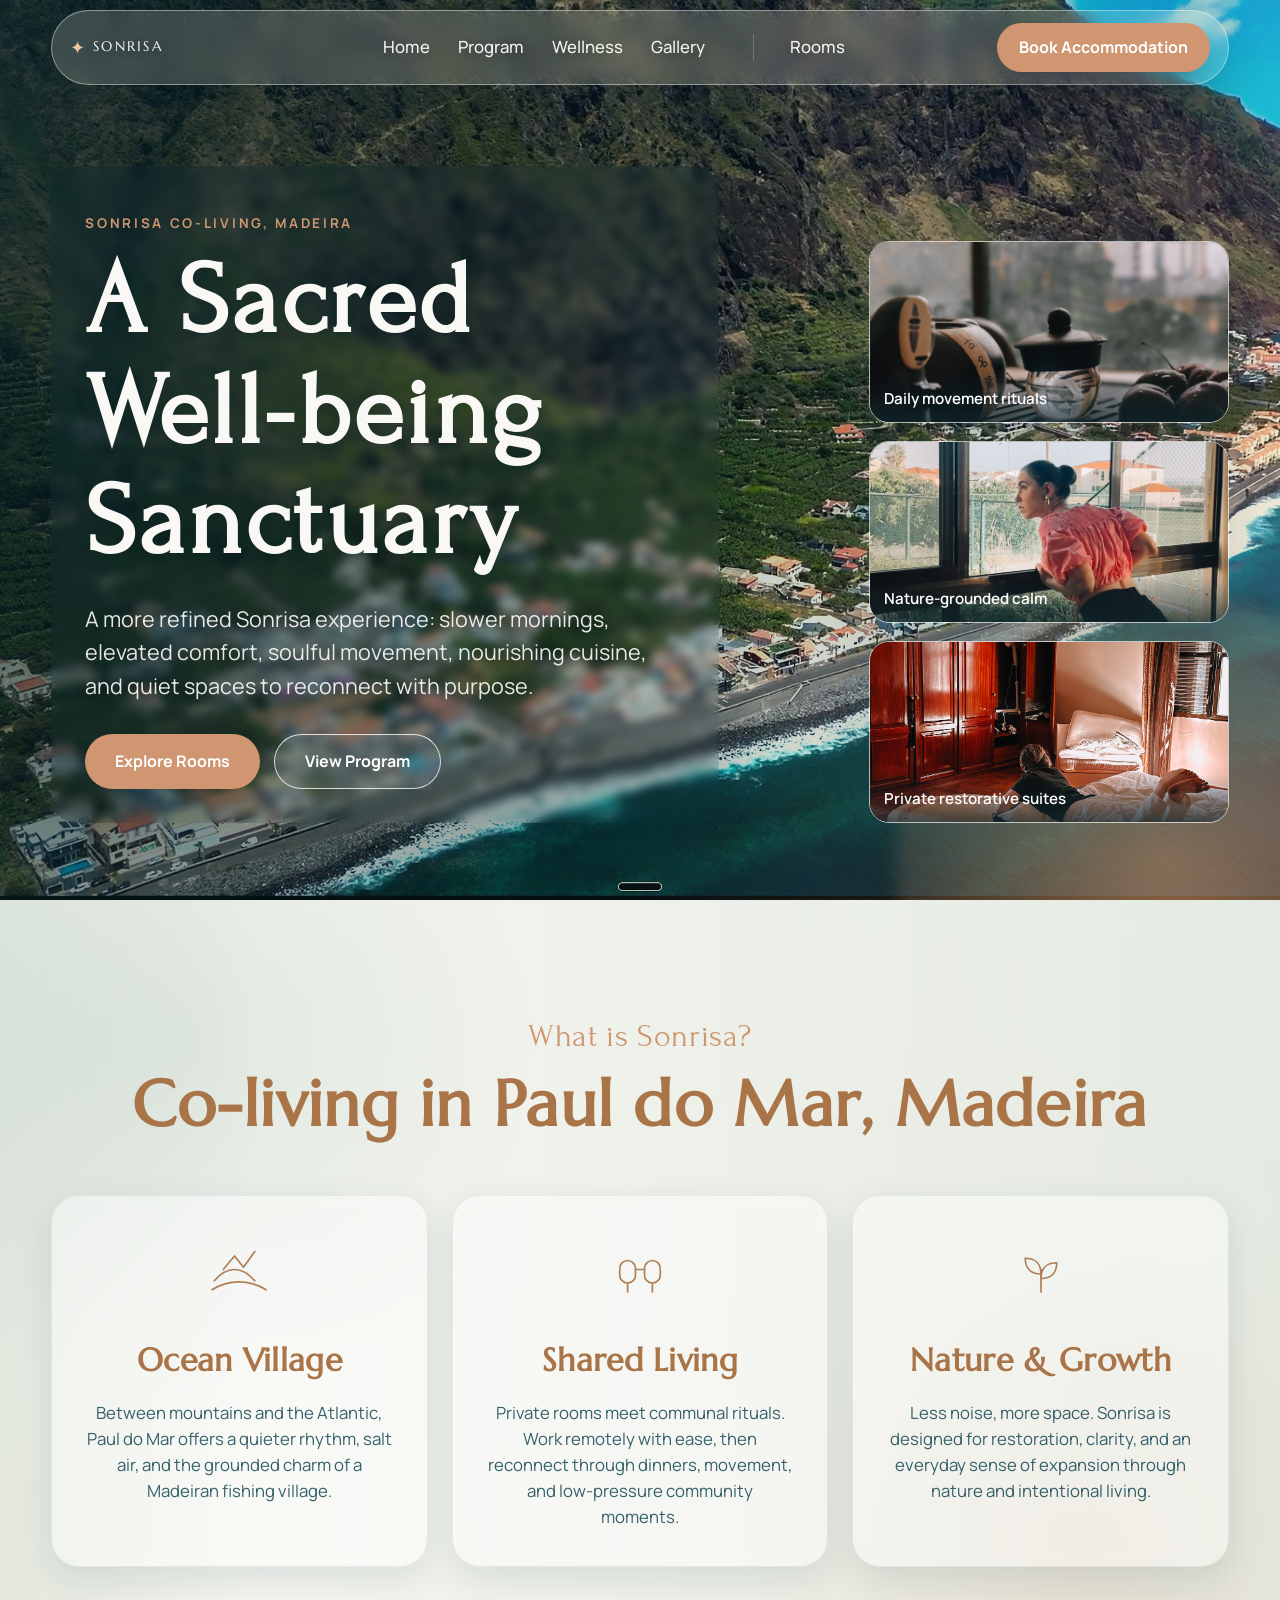
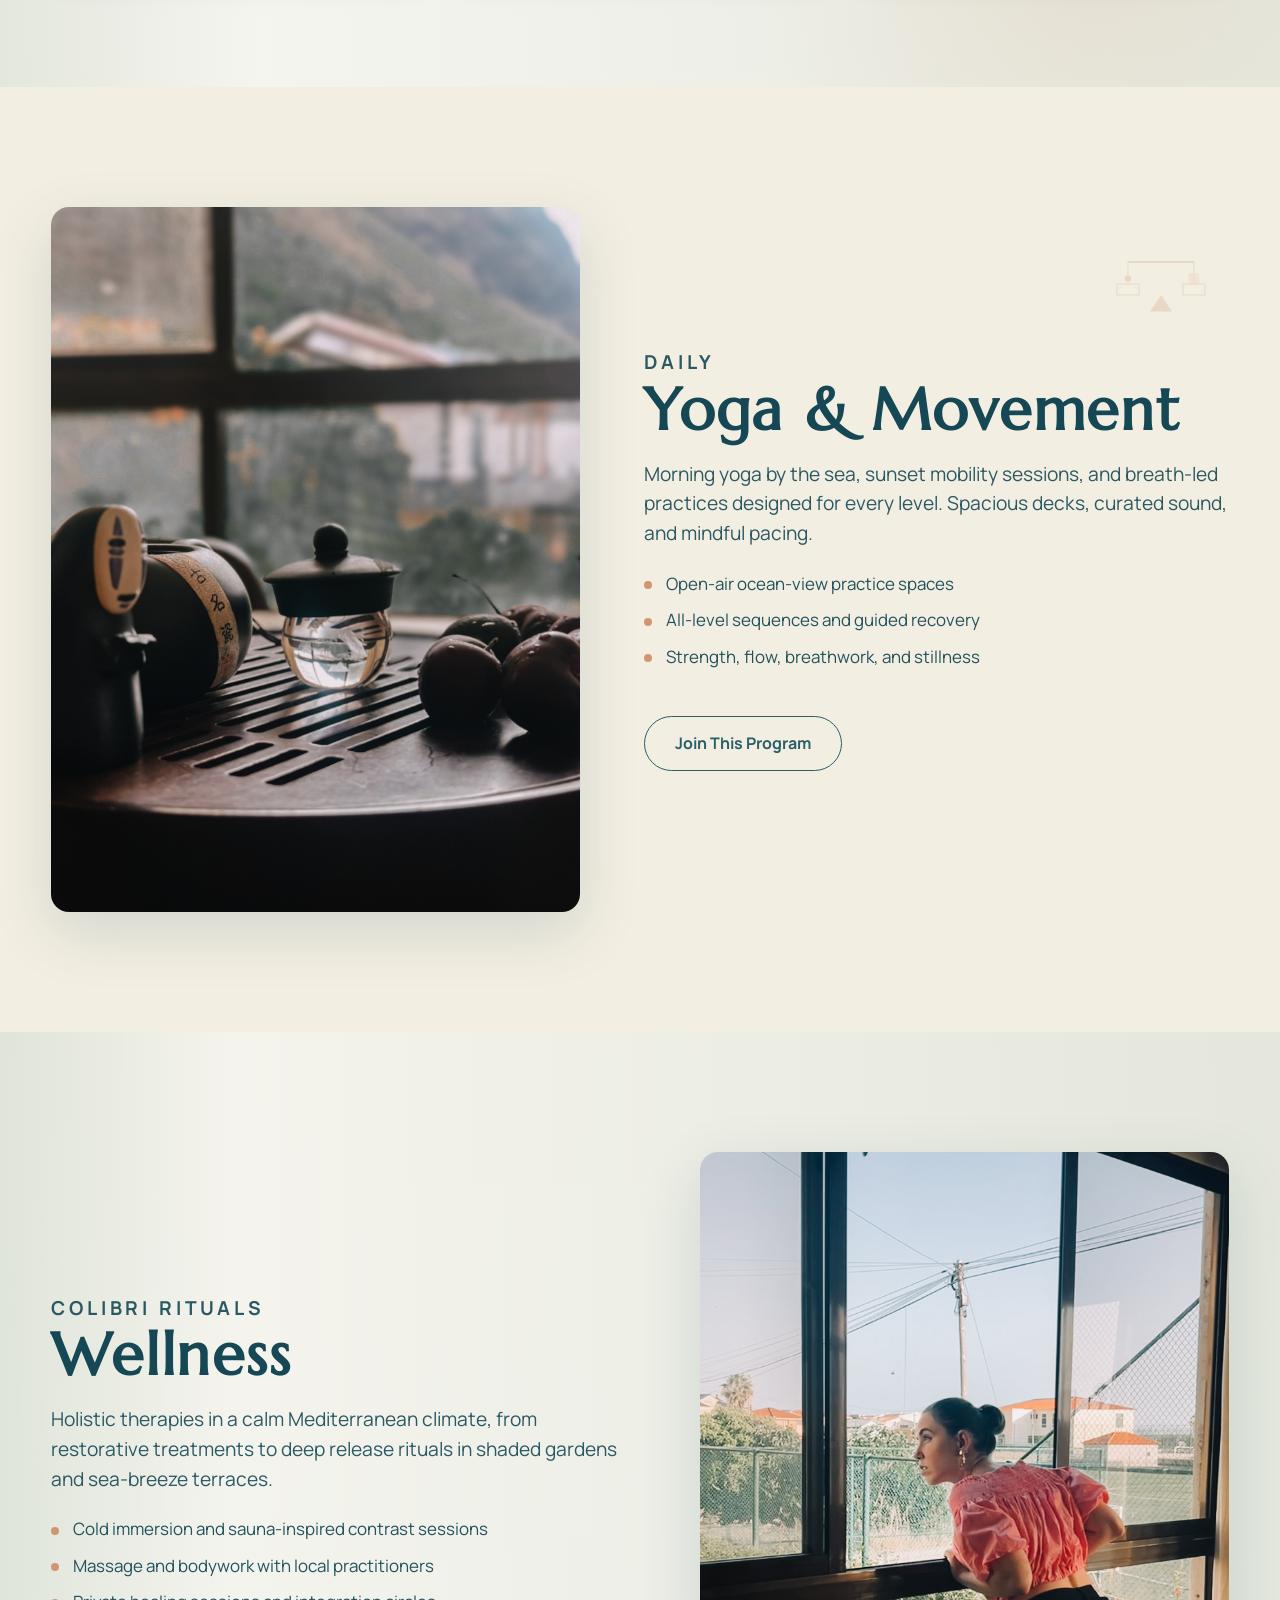
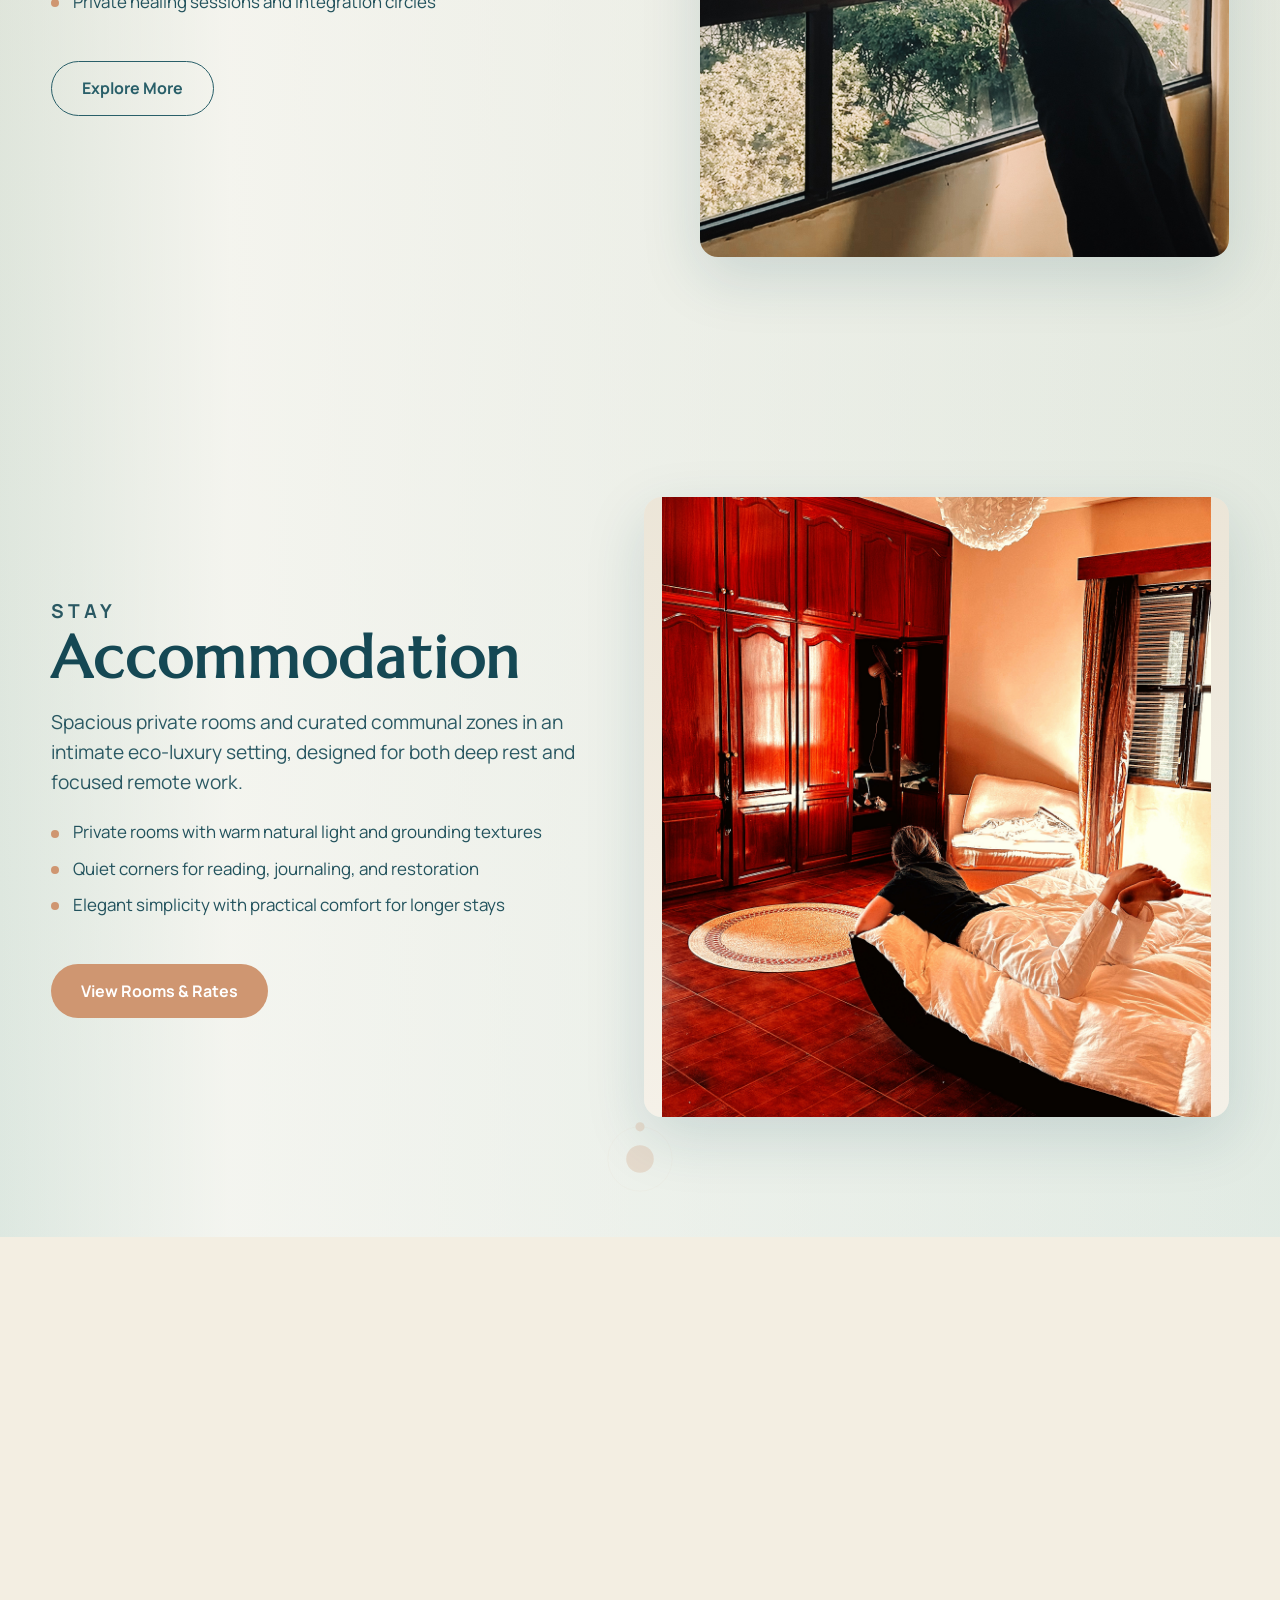
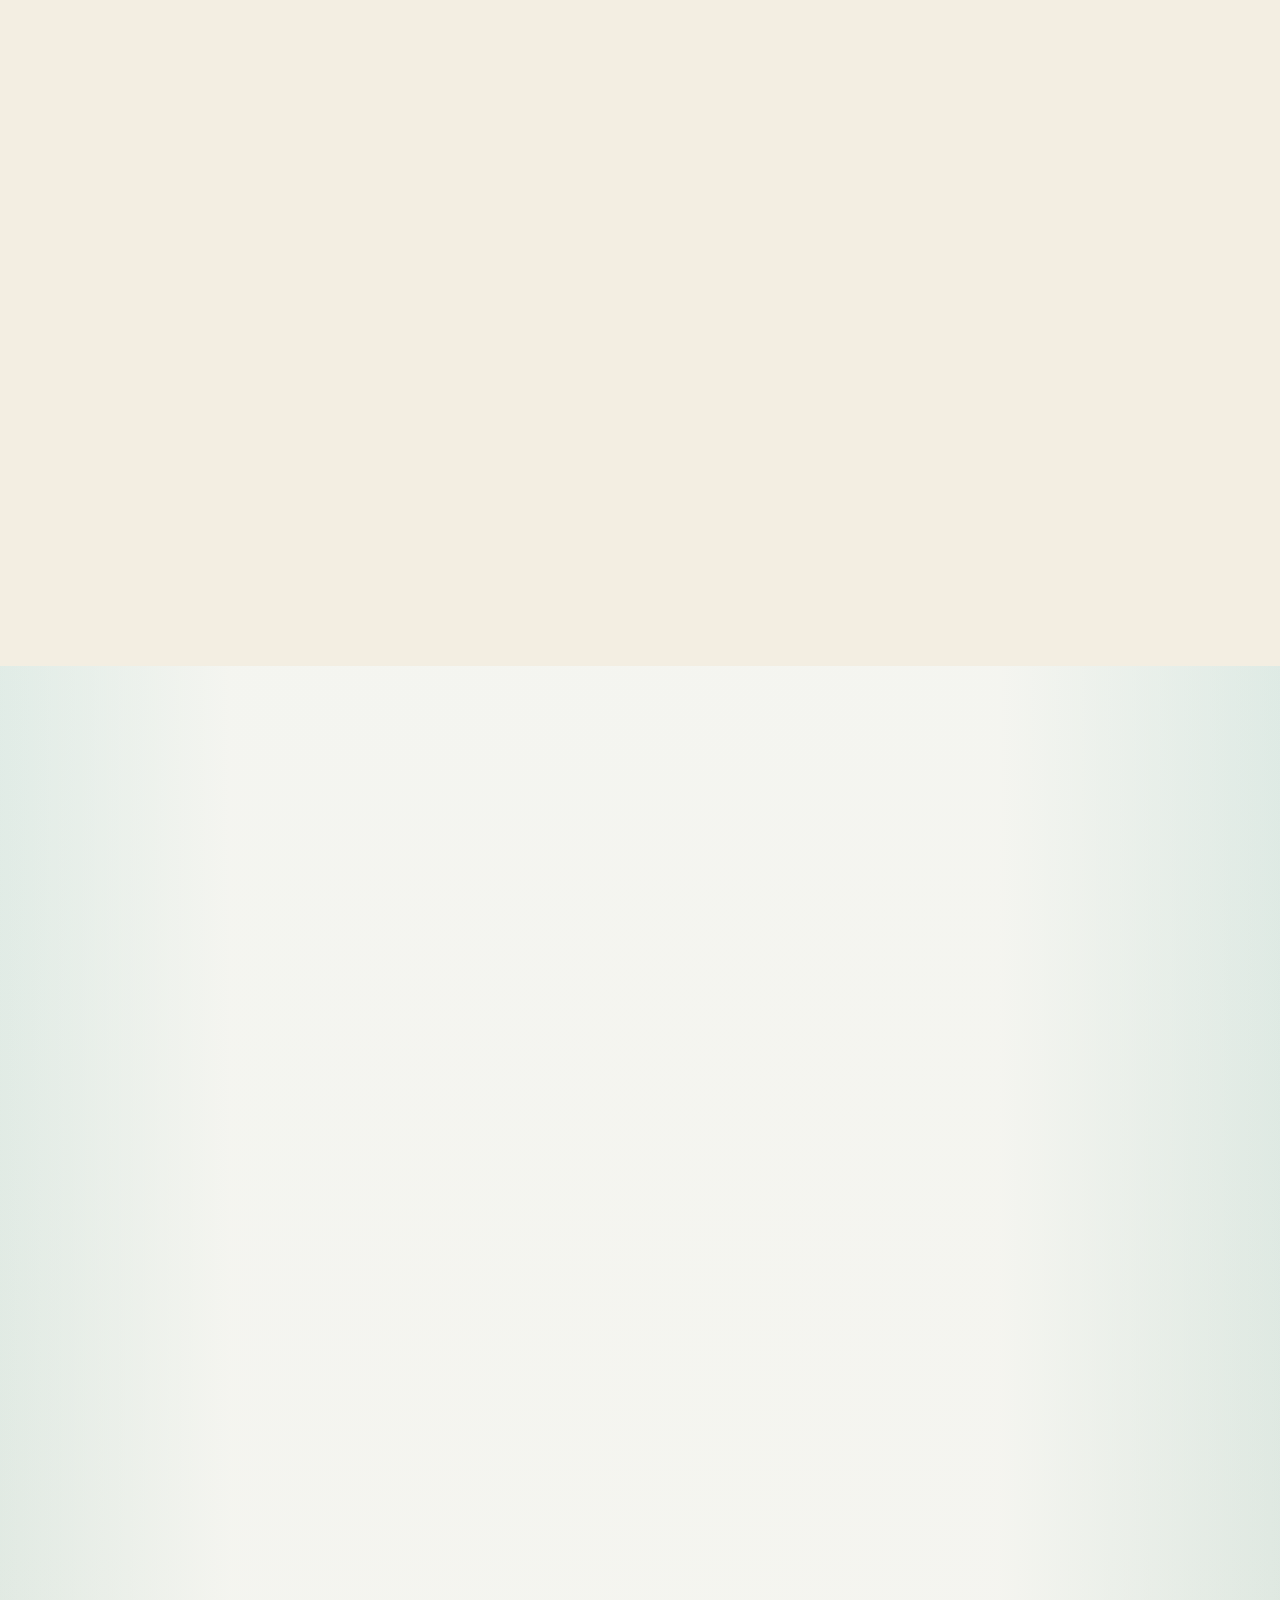
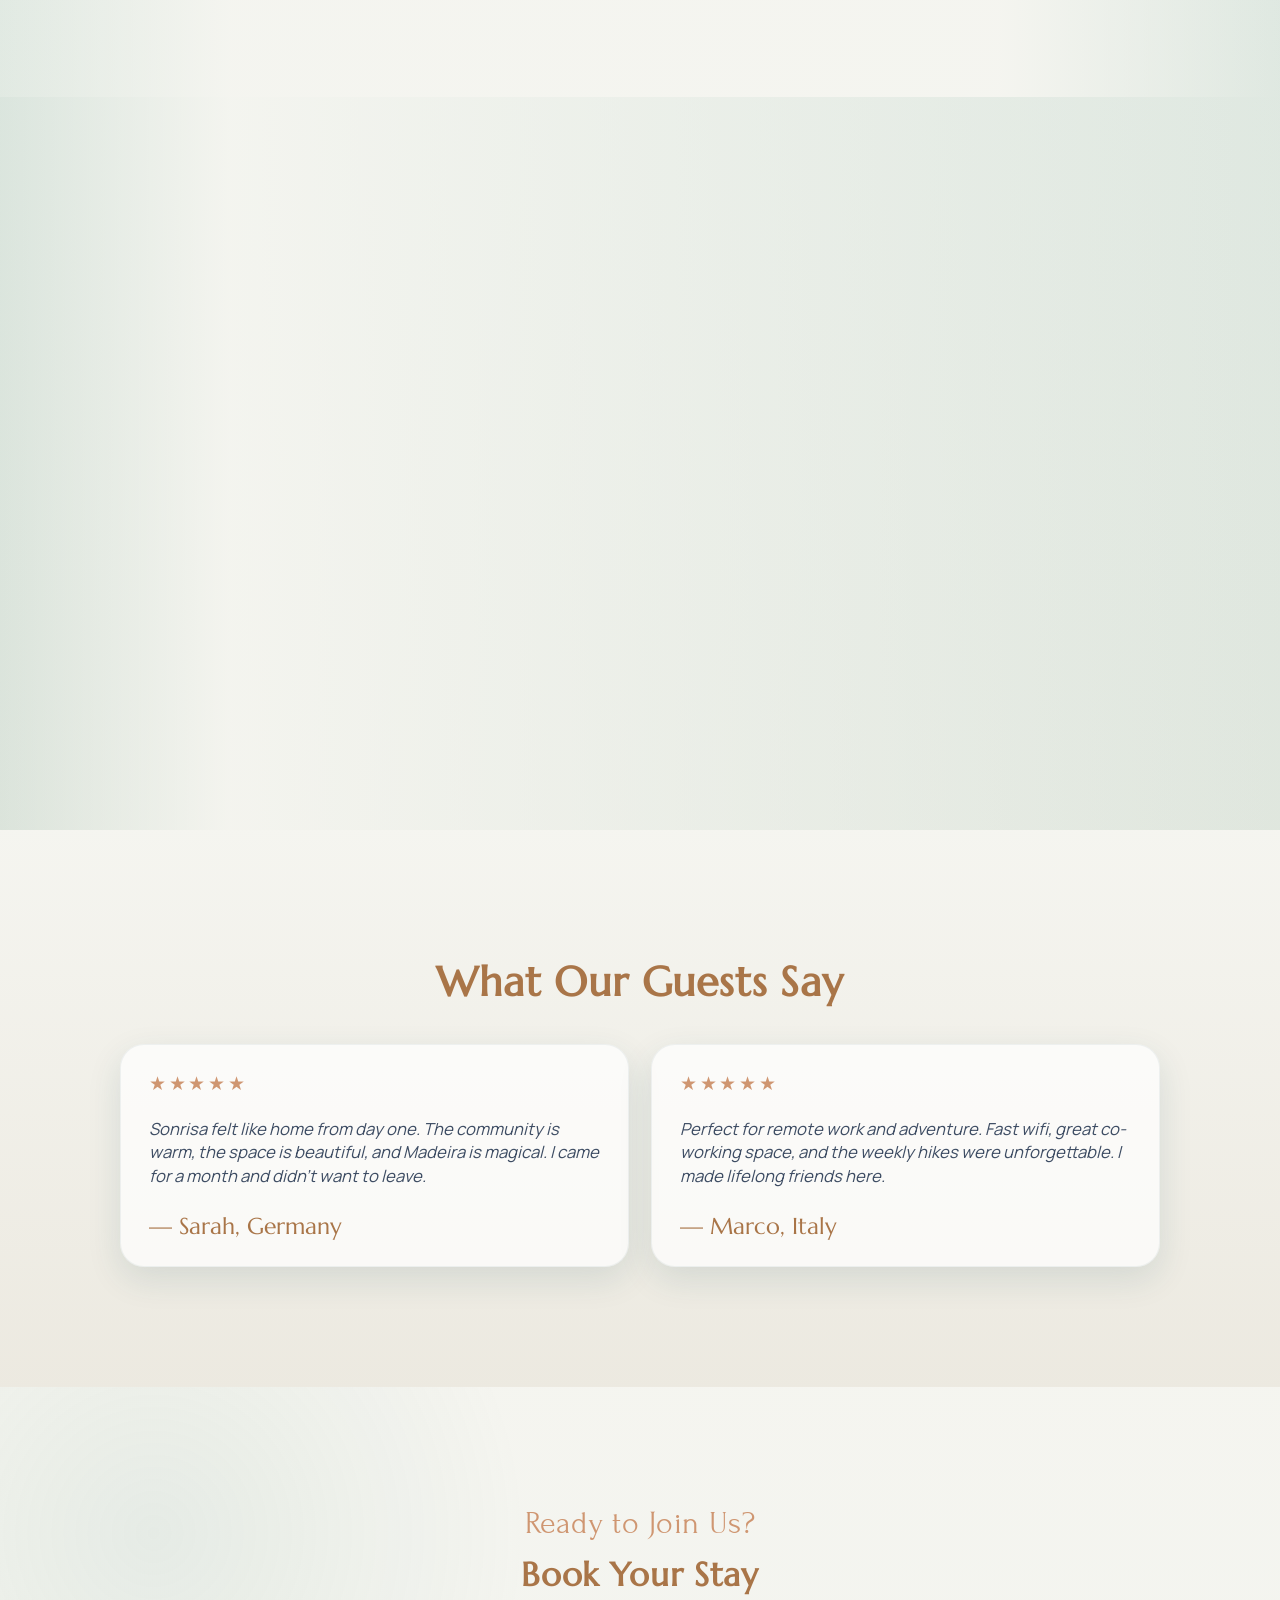
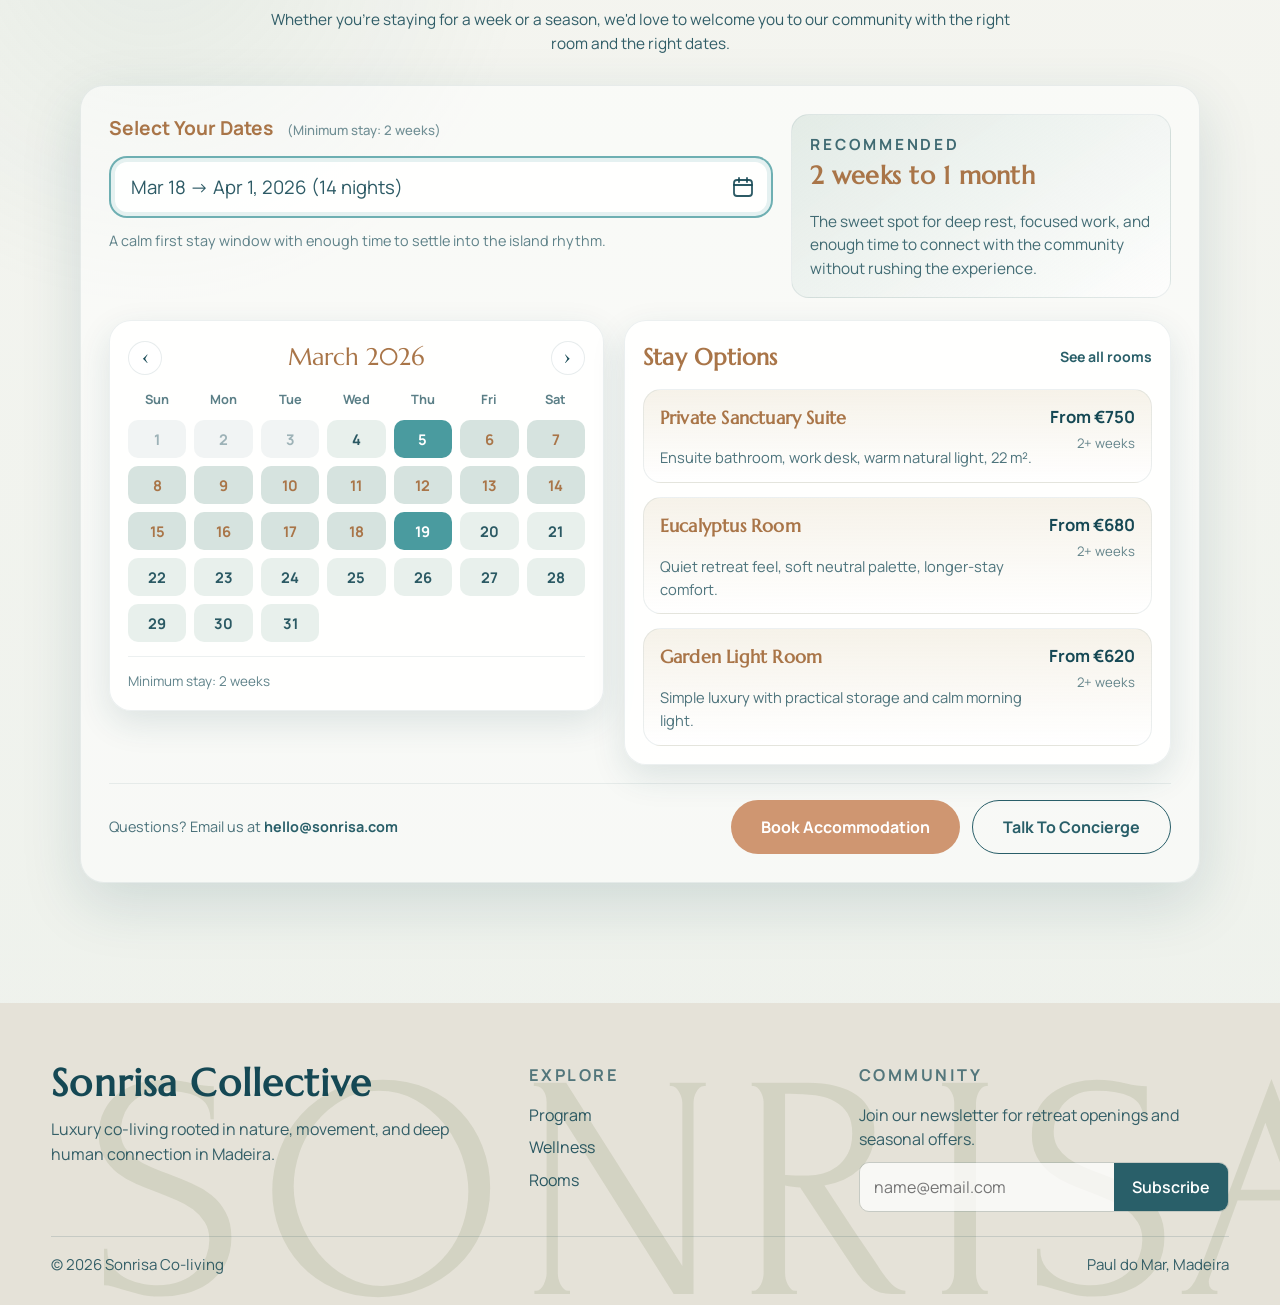
==== commit b88bd16a: "Bump luxury cache version for Pages refresh" ====
--- a/index-luxury.html
+++ b/index-luxury.html
@@ -8,7 +8,7 @@
     <link rel="preconnect" href="https://fonts.googleapis.com">
     <link rel="preconnect" href="https://fonts.gstatic.com" crossorigin>
     <link href="https://fonts.googleapis.com/css2?family=Forum&family=Manrope:wght@300;400;500;600;700&family=Marcellus&display=swap" rel="stylesheet">
-    <link rel="stylesheet" href="css/luxury.css?v=20260304c">
+    <link rel="stylesheet" href="css/luxury.css?v=20260304d">
 </head>
 <body class="luxe-site">
     <header class="luxe-nav" id="lux-nav">
@@ -509,6 +509,6 @@
         </div>
     </footer>
 
-    <script src="js/luxury.js?v=20260304c"></script>
+    <script src="js/luxury.js?v=20260304d"></script>
 </body>
 </html>
